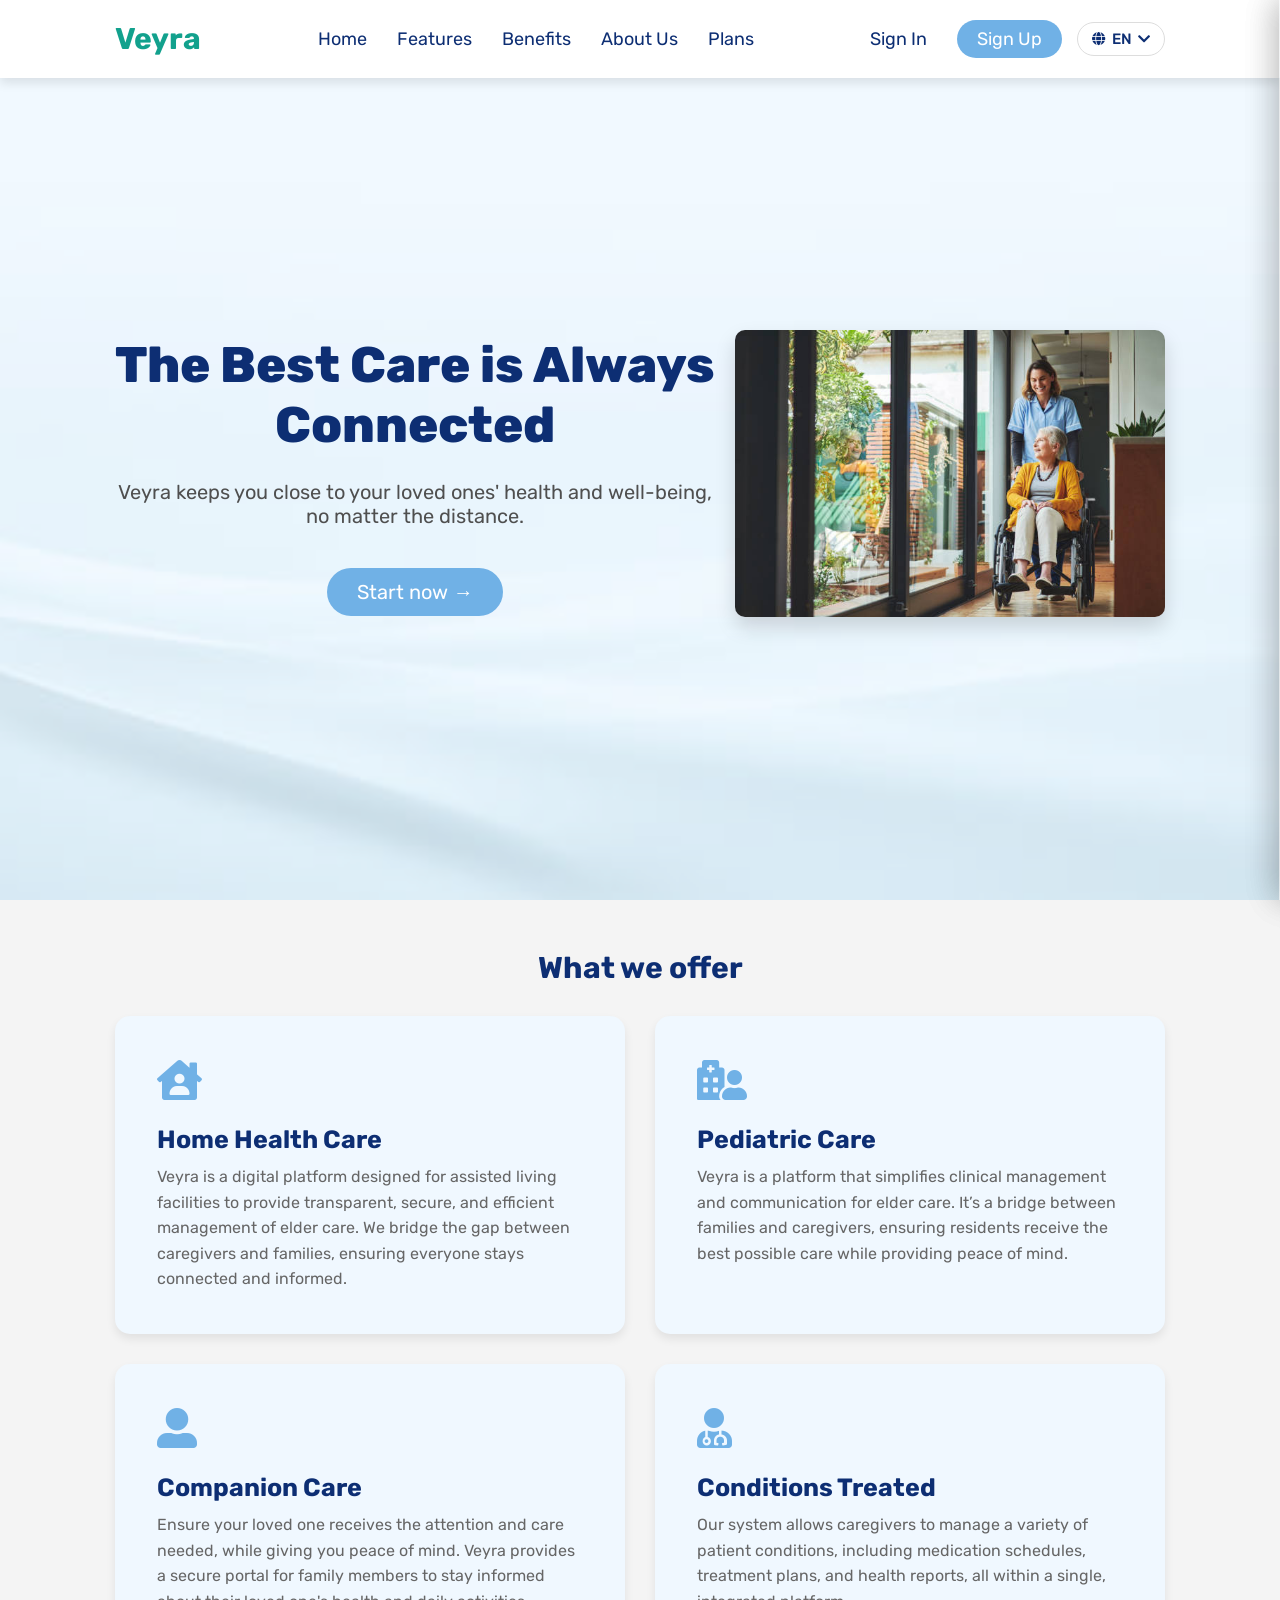
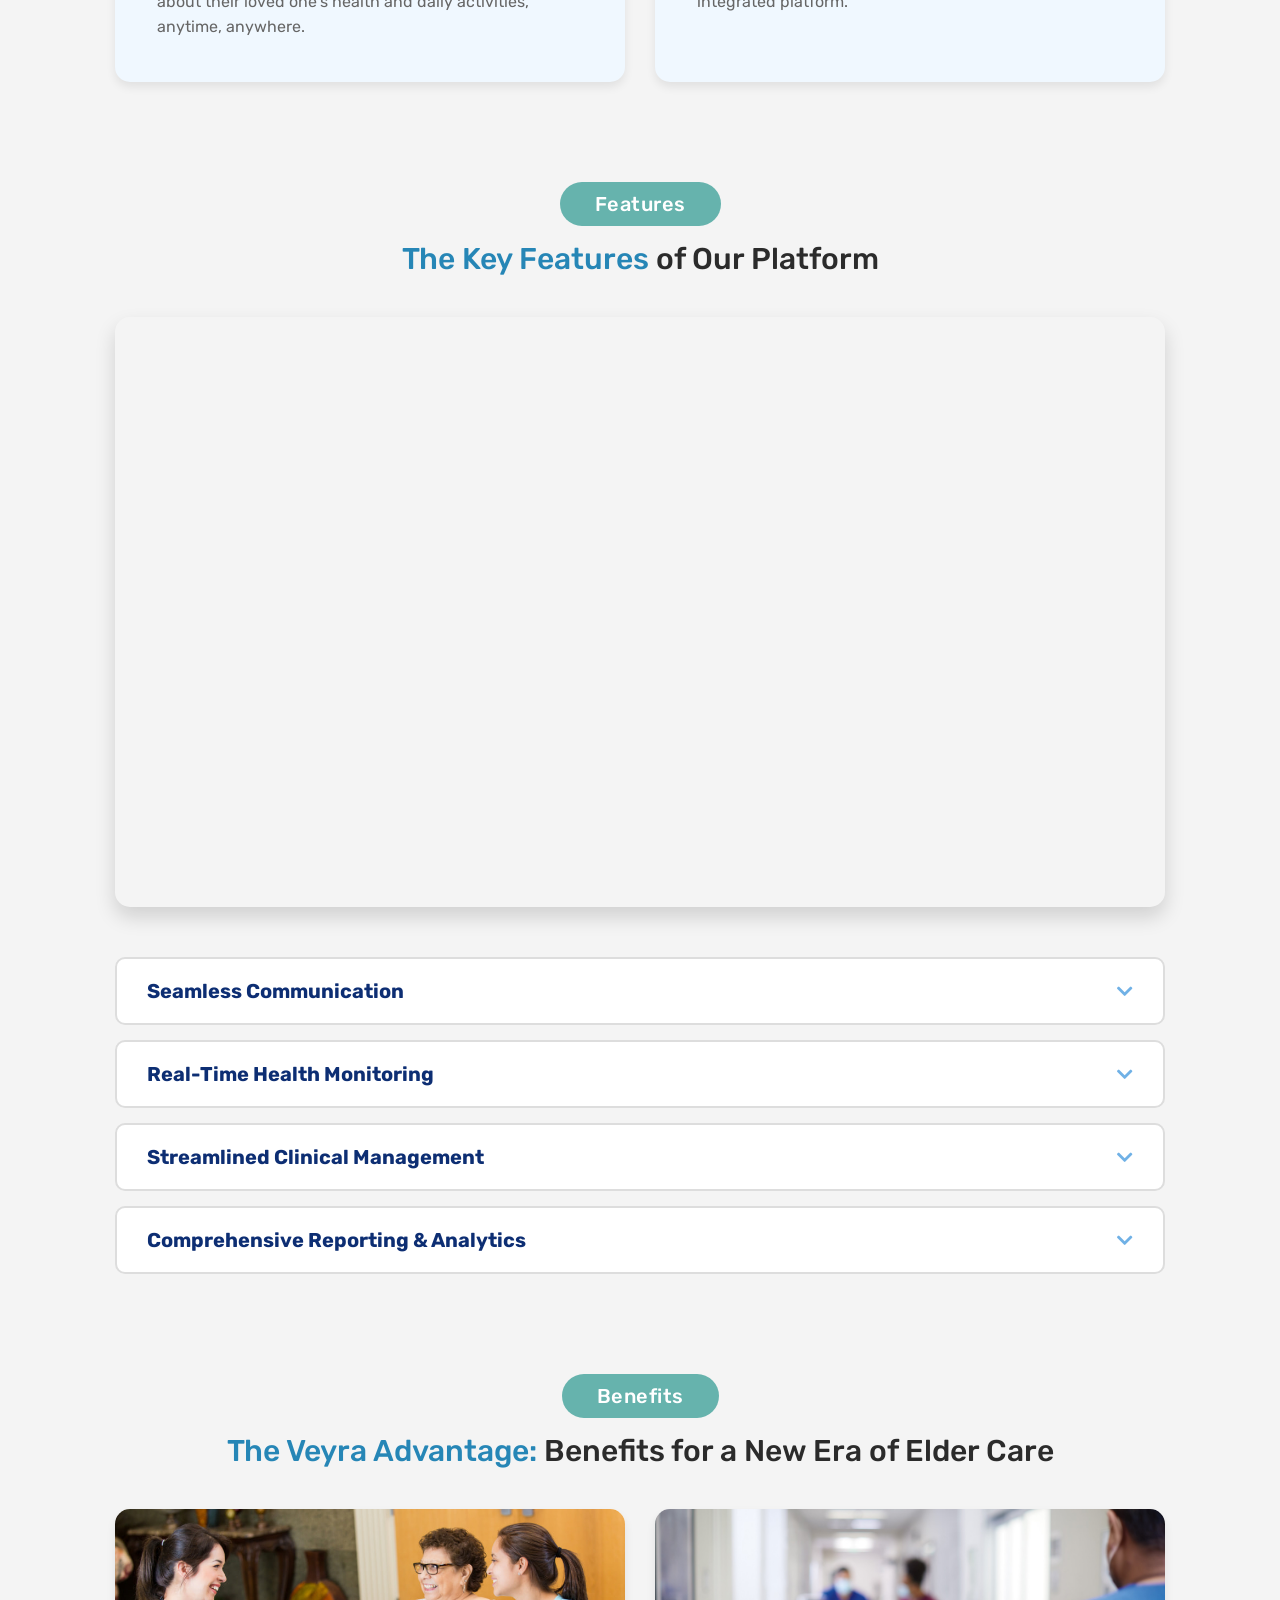
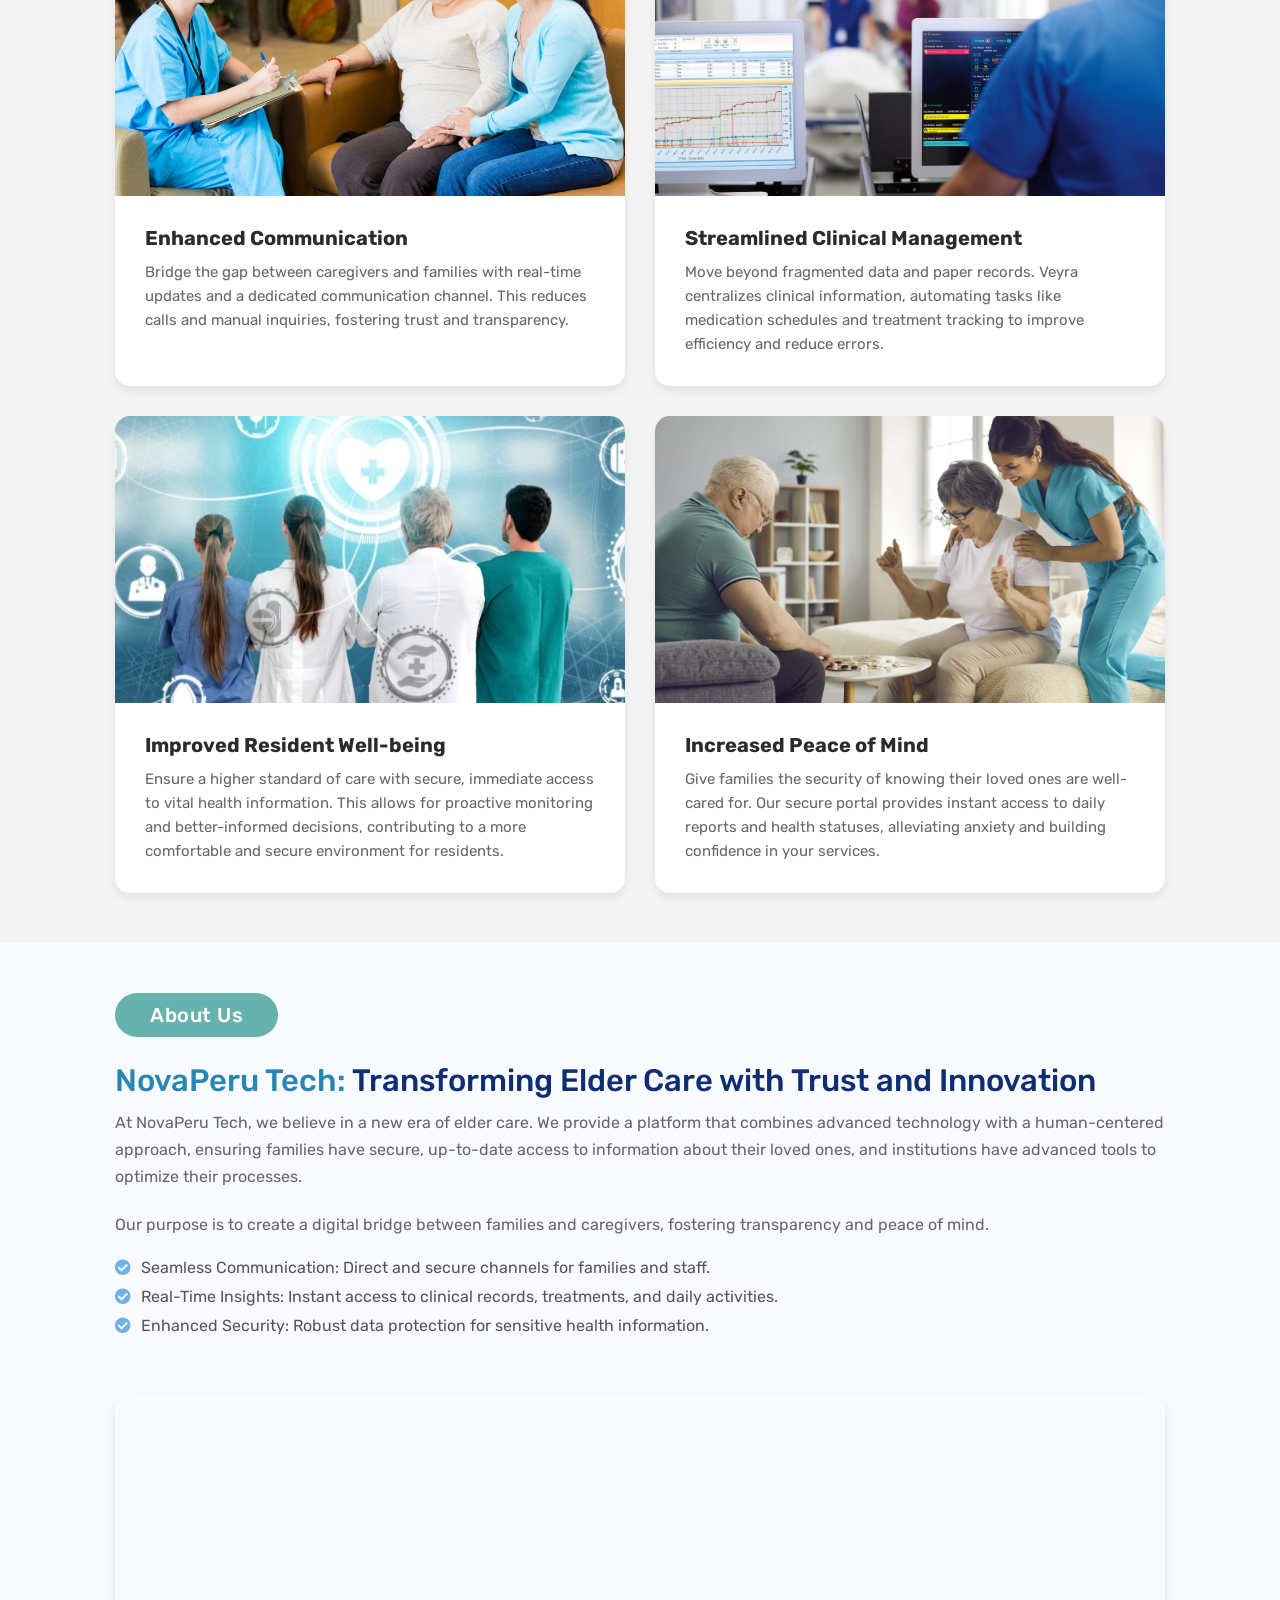
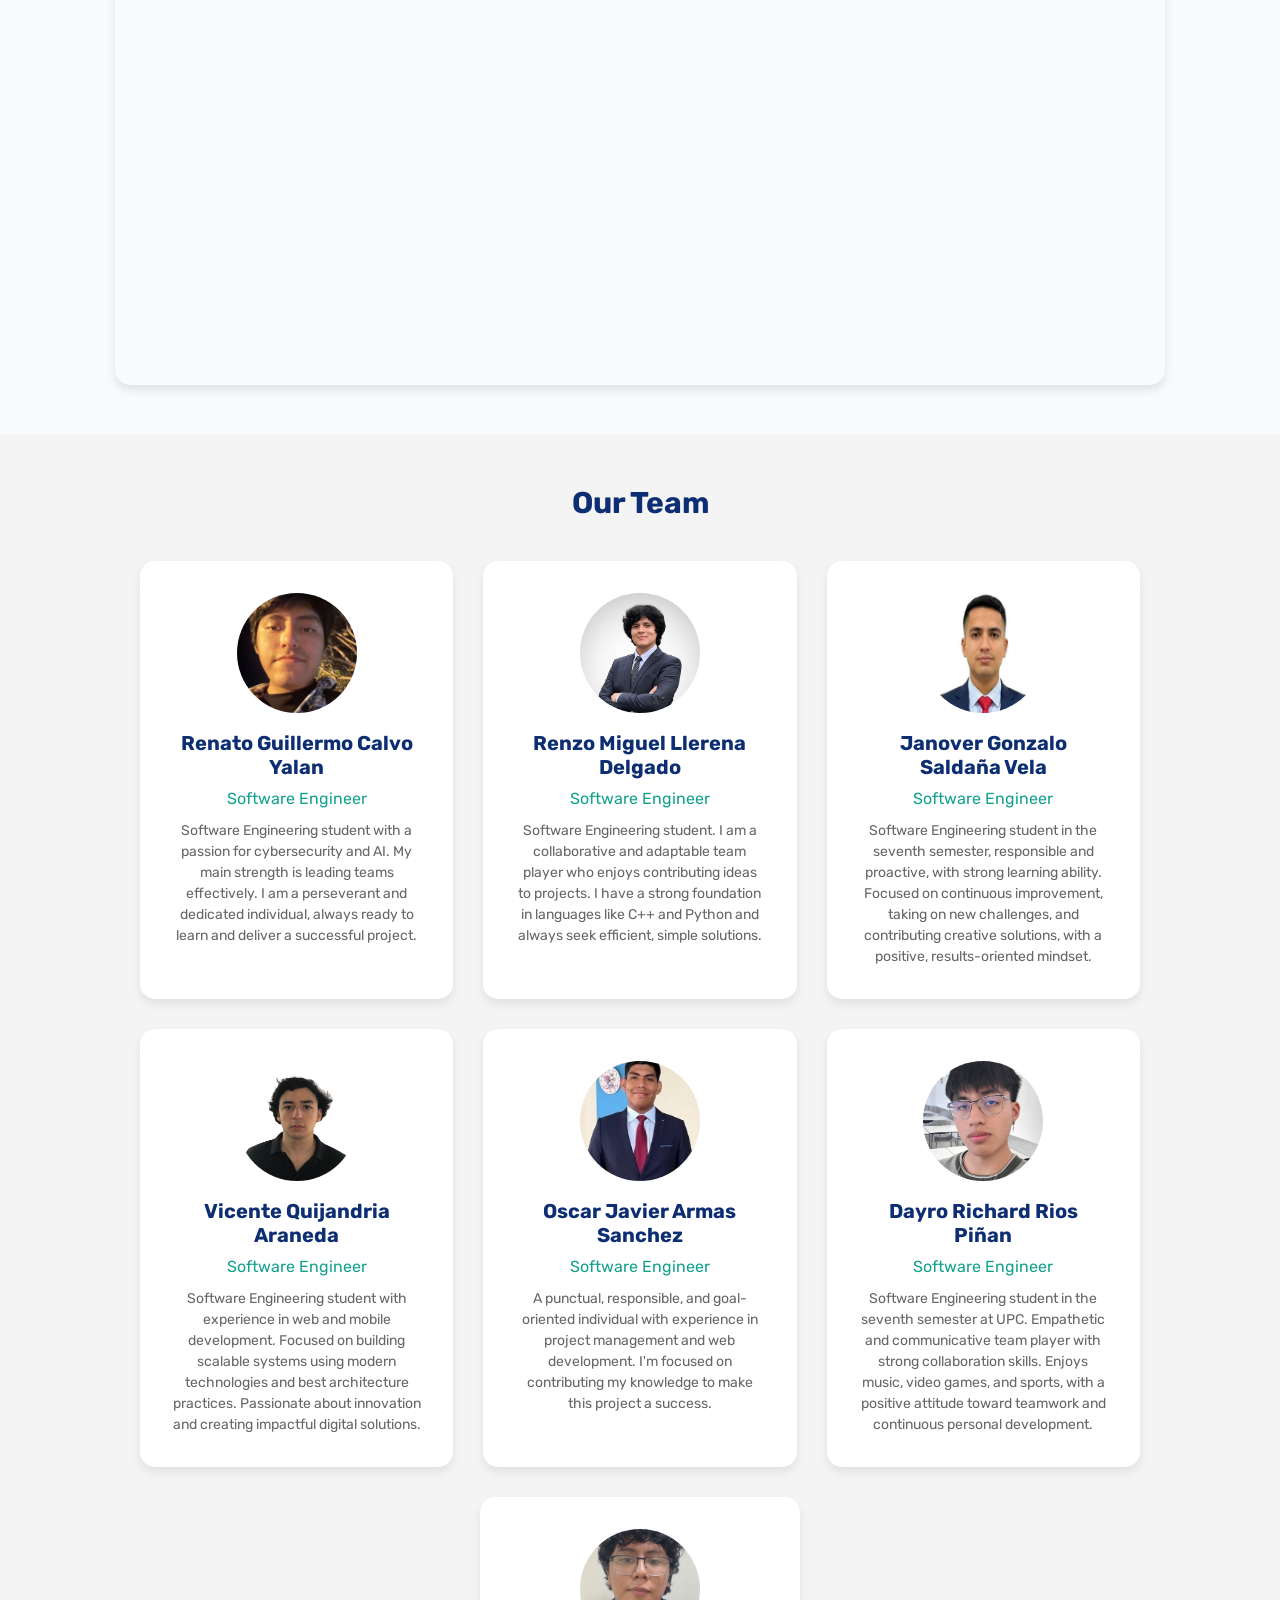
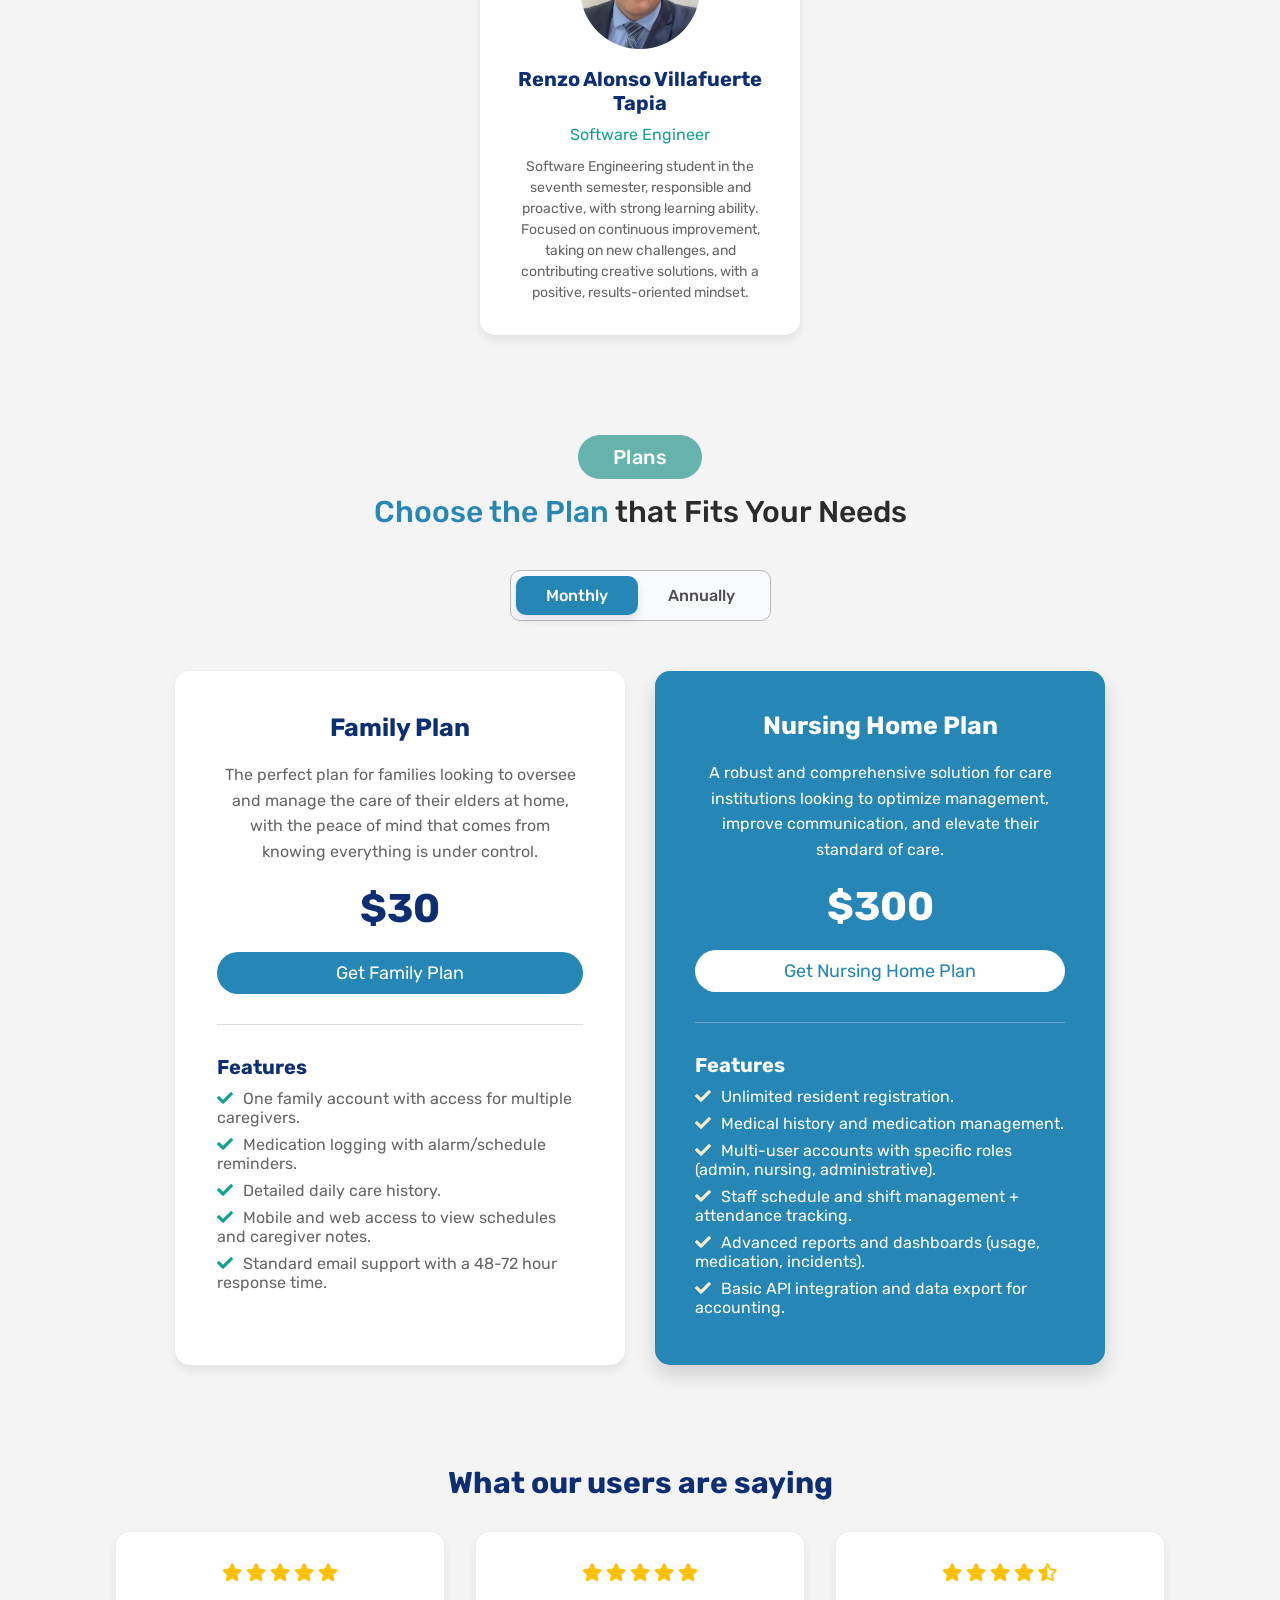
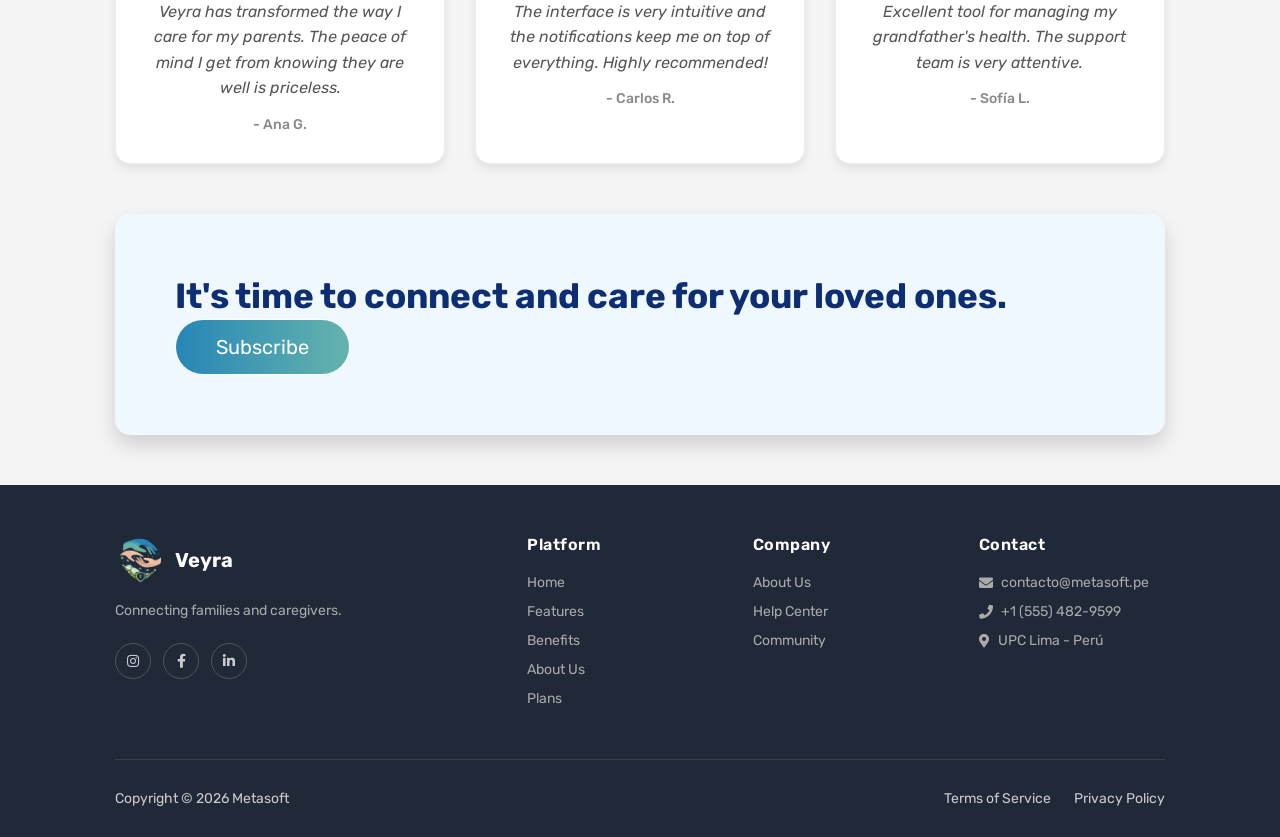
==== index.html @ b6abbfec "feat: enhance legal drawers with bilingual support and updated timestamps for Terms of Service and P" ====
<!DOCTYPE html>
<html lang="en">
<head>
    <meta charset="UTF-8" />
    <meta http-equiv="X-UA-Compatible" content="IE=edge" />
    <meta name="viewport" content="width=device-width, initial-scale=1.0" />
    <title>Veyra</title>
    <link rel="stylesheet" href="https://cdnjs.cloudflare.com/ajax/libs/font-awesome/5.15.3/css/all.min.css" />
    <link rel="preconnect" href="https://fonts.googleapis.com">
    <link rel="preconnect" href="https://fonts.gstatic.com" crossorigin>
    <link href="https://fonts.googleapis.com/css2?family=Instrument+Serif:ital@0;1&family=Jost:ital,wght@0,100..900;1,100..900&family=Konkhmer+Sleokchher&family=Lexend&family=Manrope:wght@200..800&family=Rubik:ital,wght@0,300..900;1,300..900&display=swap" rel="stylesheet">
    <link rel="stylesheet" href="public/assets/styles/style.css" />
</head>
<body>
<!-- Hero Section -->
<header class="header">
    <a href="#" class="logo">Veyra</a>
    <div class="menu-wrapper">
        <nav class="navbar">
            <a href="#home" data-i18n="nav.home">Home</a>
            <a href="#features" data-i18n="nav.features">Features</a>
            <a href="#benefits" data-i18n="nav.benefits">Benefits</a>
            <a href="#about" data-i18n="nav.about">About Us</a>
            <a href="#plans" data-i18n="nav.plans">Plans</a>
        </nav>
        <div class="buttons">
            <a href="https://brave-river-060406e0f.3.azurestaticapps.net/iam/sign-in" class="btn sign-in" data-i18n="nav.signin">Sign In</a>
            <a href="https://brave-river-060406e0f.3.azurestaticapps.net" class="btn sign-up" data-i18n="nav.signup">Sign Up</a>
        </div>
    </div>
    <button id="language-switcher" aria-label="Switch language">
        <i class="fas fa-globe"></i>
        <span id="lang-label">EN</span>
        <i class="fas fa-chevron-down"></i>
    </button>
    <div id="menu-btn" class="fas fa-bars"></div>
</header>
<!-- Home Section -->
<section class="home" id="home">
    <div class="hero-content-wrapper">
        <h1 data-i18n="hero.title">The Best Care is Always Connected</h1>
        <p data-i18n="hero.subtitle">Veyra keeps you close to your loved ones' health and well-being, no matter the distance.</p>
        <a href="https://brave-river-060406e0f.3.azurestaticapps.net" class="btn-home" data-i18n="hero.cta">Start now →</a> 
    </div>
    <div class="image-container">
        <div class="home-image">
            <img src="public/assets/images/nurse-pushing-senior-woman-in-wheelchair.jpg" alt="A smiling nurse in blue uniform is gently pushing a happy senior woman in a wheelchair down a bright, sunlit hallway near a large window, suggesting assisted living or home care.">
        </div>
    </div>
</section>
<!-- What we offer Section -->
<section class="what-we-offer"> 
    <h1 class="heading" data-i18n="services.heading">What we offer</h1>
    <div class="container">
        <div class="offer-box">
            <div class="icon-container"><i class="fas fa-house-user"></i></div>
            <h3 data-i18n="services.card1.title">Home Health Care</h3>
            <p data-i18n="services.card1.text">Veyra is a digital platform designed for assisted living facilities to provide transparent, secure, and efficient management of elder care. We bridge the gap between caregivers and families, ensuring everyone stays connected and informed.</p>
        </div>
        <div class="offer-box">
            <div class="icon-container"><i class="fas fa-hospital-user"></i></div>
            <h3 data-i18n="services.card2.title">Pediatric Care</h3>
            <p data-i18n="services.card2.text">Veyra is a platform that simplifies clinical management and communication for elder care. It’s a bridge between families and caregivers, ensuring residents receive the best possible care while providing peace of mind.</p>
        </div>
        <div class="offer-box">
            <div class="icon-container"><i class="fas fa-user-alt"></i></div>
            <h3 data-i18n="services.card3.title">Companion Care</h3>
            <p data-i18n="services.card3.text">Ensure your loved one receives the attention and care needed, while giving you peace of mind. Veyra provides a secure portal for family members to stay informed about their loved one's health and daily activities, anytime, anywhere.</p>
        </div>
        <div class="offer-box">
            <div class="icon-container"><i class="fas fa-user-md"></i></div>
            <h3 data-i18n="services.card4.title">Conditions Treated</h3>
            <p data-i18n="services.card4.text">Our system allows caregivers to manage a variety of patient conditions, including medication schedules, treatment plans, and health reports, all within a single, integrated platform.</p>
        </div>
    </div>
</section>
<!-- Features Section -->
<section class="features-accordion" id="features">
    <span class="section-button-title" data-i18n="features.button">Features</span>
    <h2 class="section-heading-split">
        <span class="highlight-blue" data-i18n="features.heading1">The Key Features</span> <span data-i18n="features.heading2">of Our Platform</span>
    </h2>
    <div class="features-container-split">
        <div class="video-container-split">
            <iframe src="https://www.youtube.com/embed/DCPqVW0C2Po" title="Veyra Features Video" frameborder="0" allowfullscreen></iframe>
        </div>
        <div class="accordion-container">
            <div class="accordion-item">
                <div class="accordion-title">
                    <h4 data-i18n="features.accordion1.title">Seamless Communication</h4>
                    <i class="fas fa-chevron-down"></i>
                </div>
                <div class="accordion-content">
                    <p data-i18n="features.accordion1.text">Bridge the gap between caregivers and families with real-time updates and a dedicated communication channel. This reduces calls and manual inquiries, fostering trust and transparency.</p>
                </div>
            </div>
            <div class="accordion-item">
                <div class="accordion-title">
                    <h4 data-i18n="features.accordion2.title">Real-Time Health Monitoring</h4>
                    <i class="fas fa-chevron-down"></i>
                </div>
                <div class="accordion-content">
                    <p data-i18n="features.accordion2.text">Ensure a higher standard of care with secure, immediate access to vital health information. This allows for proactive monitoring and better-informed decisions, contributing to a more comfortable and secure environment for residents.</p>
                </div>
            </div>
            <div class="accordion-item">
                <div class="accordion-title">
                    <h4 data-i18n="features.accordion3.title">Streamlined Clinical Management</h4>
                    <i class="fas fa-chevron-down"></i>
                </div>
                <div class="accordion-content">
                    <p data-i18n="features.accordion3.text">Move beyond fragmented data and paper records. Veyra centralizes clinical information, automating tasks like medication schedules and treatment tracking to improve efficiency and reduce errors.</p>
                </div>
            </div>
            <div class="accordion-item">
                <div class="accordion-title">
                    <h4 data-i18n="features.accordion4.title">Comprehensive Reporting & Analytics</h4>
                    <i class="fas fa-chevron-down"></i>
                </div>
                <div class="accordion-content">
                    <p data-i18n="features.accordion4.text">Our advanced reporting tools give you deep insights into care quality, staff performance, and resident well-being, helping institutions make data-driven decisions and enhance their services.</p>
                </div>
            </div>
        </div>
    </div>
</section>
<!-- Benefits Section -->
<section class="benefits-section" id="benefits">
    <span class="section-button-title" data-i18n="benefits.button">Benefits</span>
    <h2 class="section-heading-split">
        <span class="highlight-blue" data-i18n="benefits.heading1">The Veyra Advantage:</span> <span data-i18n="benefits.heading2">Benefits for a New Era of Elder Care</span>
    </h2>
    <div class="benefits-grid-image">
        <div class="benefit-card-image">
            <div class="card-image-container">
                <img src="public/assets/images/nurse-consulting-with-senior-woman-and-daughter.jpg" alt="A smiling nurse in blue scrubs is sitting on a sofa and writing on a clipboard while consulting with an older adult woman and a younger female relative, all smiling and engaged in a friendly discussion about care options.">
            </div>
            <div class="card-content">
                <h3 data-i18n="benefits.card1.title">Enhanced Communication</h3>
                <p data-i18n="benefits.card1.text">Bridge the gap between caregivers and families with real-time updates and a dedicated communication channel. This reduces calls and manual inquiries, fostering trust and transparency.</p>
            </div>
        </div>
        <div class="benefit-card-image">
            <div class="card-image-container">
                <img src="public/assets/images/medical-staff-monitoring-patient-data-on-screens.jpg" alt="A view over the shoulder of a male medical worker, wearing scrubs and a mask, looking at two computer screens displaying critical patient data, including vital signs and graph trends, in a busy hospital hallway.">
            </div>
            <div class="card-content">
                <h3 data-i18n="benefits.card2.title">Streamlined Clinical Management</h3>
                <p data-i18n="benefits.card2.text">Move beyond fragmented data and paper records. Veyra centralizes clinical information, automating tasks like medication schedules and treatment tracking to improve efficiency and reduce errors.</p>
            </div>
        </div>
        <div class="benefit-card-image">
            <div class="card-image-container">
                <img src="public/assets/images/healthcare-team-with-digital-medical-overlay.jpg" alt="A team of doctors and nurses standing with their backs to the camera, looking at a complex, blue digital display with interconnecting health and medical icons like a heart, syringe, and ambulance, representing advanced healthcare technology and network.">
            </div>
            <div class="card-content">
                <h3 data-i18n="benefits.card3.title">Improved Resident Well-being</h3>
                <p data-i18n="benefits.card3.text">Ensure a higher standard of care with secure, immediate access to vital health information. This allows for proactive monitoring and better-informed decisions, contributing to a more comfortable and secure environment for residents.</p>
            </div>
        </div>
        <div class="benefit-card-image">
            <div class="card-image-container">
                <img src="public/assets/images/nurse-with-seniors-playing-board-game-at-nursing-home.jpg" alt="A female nurse is cheering on a delighted senior woman who gives a thumbs-up while sitting with an elderly man at a small table, playing a board game in a brightly lit residential care setting.">
            </div>
            <div class="card-content">
                <h3 data-i18n="benefits.card4.title">Increased Peace of Mind</h3>
                <p data-i18n="benefits.card4.text">Give families the security of knowing their loved ones are well-cared for. Our secure portal provides instant access to daily reports and health statuses, alleviating anxiety and building confidence in your services.</p>
            </div>
        </div>
    </div>
</section>
<!-- About Us Section -->
<section class="about-us" id="about">
    <div class="container-about">
        <div class="content-about">
            <span class="section-button-title" data-i18n="about.button">About Us</span>
            <h2 class="section-heading-split">
                <span class="highlight-blue" data-i18n="about.heading1">NovaPeru Tech:</span> <span data-i18n="about.heading2">Transforming Elder Care with Trust and Innovation</span>
            </h2>
            <p data-i18n="about.p1">At NovaPeru Tech, we believe in a new era of elder care. We provide a platform that combines advanced technology with a human-centered approach, ensuring families have secure, up-to-date access to information about their loved ones, and institutions have advanced tools to optimize their processes.</p>
            <p data-i18n="about.p2">Our purpose is to create a digital bridge between families and caregivers, fostering transparency and peace of mind.</p>
            <ul>
                <li><i class="fas fa-check-circle"></i><span data-i18n="about.list1"> Seamless Communication: Direct and secure channels for families and staff.</span></li>
                <li><i class="fas fa-check-circle"></i><span data-i18n="about.list2"> Real-Time Insights: Instant access to clinical records, treatments, and daily activities.</span></li>
                <li><i class="fas fa-check-circle"></i><span data-i18n="about.list3"> Enhanced Security: Robust data protection for sensitive health information.</span></li>
            </ul>
        </div>
        <div class="video-container">
            <iframe src="https://www.youtube.com/embed/-tBBZ8lwbts" title="Veyra About Us Video" frameborder="0" allowfullscreen></iframe>
        </div>
    </div>
</section>
<!-- Our Team Section -->
<section class="our-team">
    <h1 class="heading" data-i18n="team.heading">Our Team</h1>
    <div class="team-grid">
        <div class="team-member">
            <img src="public/assets/images/veyra-team-member-renato-icon.jpeg" alt="Renato Guillermo Calvo Yalan">
            <h3>Renato Guillermo Calvo Yalan</h3>
            <p data-i18n="team.role">Software Engineer</p>
            <span data-i18n="team.member1">Software Engineering student with a passion for cybersecurity and AI. My main strength is leading teams effectively. I am a perseverant and dedicated individual, always ready to learn and deliver a successful project.</span>
        </div>
        <div class="team-member">
            <img src="public/assets/images/veyra-team-member-renzo-icon.jpg" alt="Renzo Miguel Llerena Delgado">
            <h3>Renzo Miguel Llerena Delgado</h3>
            <p data-i18n="team.role">Software Engineer</p>
            <span data-i18n="team.member2"></span>
        </div>
        <div class="team-member">
            <img src="public/assets/images/veyra-team-member-janover-icon.jpg" alt="Professional portrait icon of Veyra team member Janover Gonzalo Saldaña Vela.">
            <h3>Janover Gonzalo Saldaña Vela</h3>
            <p data-i18n="team.role">Software Engineer</p>
            <span data-i18n="team.member7"></span>
        </div>
        <div class="team-member">
            <img src="public/assets/images/veyra-team-member-vicente-icon.png" alt="Professional portrait icon of Veyra team member Vicente Quijandria Araneda">
            <h3>Vicente Quijandria Araneda</h3>
            <p data-i18n="team.role">Software Engineer</p>
            <span data-i18n="team.member3">Software Engineering student experienced in full-stack development with React, TypeScript, Spring Boot, and MySQL. Strong in building scalable applications using DDD and RESTful APIs, with interest in cloud computing, data analysis, and agile development practices.</span>
        </div>
        <div class="team-member">
            <img src="public/assets/images/veyra-team-member-oscar-icon.jpg" alt="Professional portrait icon of Veyra team member Oscar Javier Armas Sanchez">
            <h3>Oscar Javier Armas Sanchez</h3>
            <p data-i18n="team.role">Software Engineer</p>
            <span data-i18n="team.member4"></span>
        </div>
        <div class="team-member">
            <img src="public/assets/images/veyra-team-member-dayro-icon.jpeg" alt="Professional portrait icon of Veyra team member Dayro Richard Rios Piñan.">
            <h3>Dayro Richard Rios Piñan</h3>
            <p data-i18n="team.role">Software Engineer</p>
            <span data-i18n="team.member5"></span>
        </div>
        <div class="team-member">
            <img src="public/assets/images/veyra-team-member-renzoV-icon.jpeg" alt="Professional portrait icon of Veyra team member Renzo Alonso Villafuerte Tapia.">
            <h3>Renzo Alonso Villafuerte Tapia</h3>
            <p data-i18n="team.role">Software Engineer</p>
            <span data-i18n="team.member6"></span>
        </div>
    </div>
</section>
<!-- Plans Section -->
<section class="plans" id="plans">
    <span class="section-button-title" data-i18n="plans.button">Plans</span>
    <h2 class="section-heading-split">
        <span class="highlight-blue" data-i18n="plans.heading1">Choose the Plan</span> <span data-i18n="plans.heading2">that Fits Your Needs</span>
    </h2>

    <div class="plan-toggle">
        <button class="toggle-btn active" data-plan="monthly" data-i18n="plans.monthly">Monthly</button>
        <button class="toggle-btn" data-plan="annually" data-i18n="plans.annually">Annually</button>
    </div>
    <div class="plans-container">
        <div class="plan-card" data-plan-type="family">
            <h3 data-i18n="plans.family.title">Family Plan</h3>
            <p class="plan-description" data-i18n="plans.family.description">The perfect plan for families looking to oversee and manage the care of their elders at home, with the peace of mind that comes from knowing everything is under control.</p>
            <div class="price">
                <p class="monthly-price" data-i18n="plans.family.price.monthly">$30 <span data-i18n="plans.family.price.monthly_unit">/Per month</span></p>
                <p class="annually-price" style="display: none;" data-i18n="plans.family.price.annually">$300 <span data-i18n="plans.family.price.annually_unit">/Per year</span></p>
            </div>
            <p class="annual-save" style="display: none;" data-i18n="plans.save">Save 15% annually</p>
            <button class="btn" data-i18n="plans.family.cta">Get Family Plan</button>
            <hr class="plan-divider">
            <div class="features">
                <h4 data-i18n="plans.features_heading">Features</h4>
                <ul>
                    <li><i class="fas fa-check"></i><span data-i18n="plans.family.feature1"> One family account with access for multiple caregivers.</span></li>
                    <li><i class="fas fa-check"></i><span data-i18n="plans.family.feature2"> Medication logging with alarm/schedule reminders.</span></li>
                    <li><i class="fas fa-check"></i><span data-i18n="plans.family.feature3"> Detailed daily care history.</span></li>
                    <li><i class="fas fa-check"></i><span data-i18n="plans.family.feature4"> Mobile and web access to view schedules and caregiver notes.</span></li>
                    <li><i class="fas fa-check"></i><span data-i18n="plans.family.feature5"> Standard email support with a 48-72 hour response time.</span></li>
                </ul>
            </div>
        </div>

        <div class="plan-card highlight-card" data-plan-type="nursing">
            <h3 data-i18n="plans.nursing.title">Nursing Home Plan</h3>
            <p class="plan-description" data-i18n="plans.nursing.description">A robust and comprehensive solution for care institutions looking to optimize management, improve communication, and elevate their standard of care.</p>
            <div class="price">
                <p class="monthly-price" data-i18n="plans.nursing.price.monthly">$300 <span data-i18n="plans.nursing.price.monthly_unit">/Per month</span></p>
                <p class="annually-price" style="display: none;" data-i18n="plans.nursing.price.annually">$3000 <span data-i18n="plans.nursing.price.annually_unit">/Per year</span></p>
            </div>
            <p class="annual-save" style="display: none;" data-i18n="plans.save">Save 15% annually</p>
            <button class="btn" data-i18n="plans.nursing.cta">Get Nursing Home Plan</button>
            <hr class="plan-divider">
            <div class="features">
                <h4 data-i18n="plans.features_heading">Features</h4>
                <ul>
                    <li><i class="fas fa-check"></i><span data-i18n="plans.nursing.feature1"> Unlimited resident registration.</span></li>
                    <li><i class="fas fa-check"></i><span data-i18n="plans.nursing.feature2"> Medical history and medication management.</span></li>
                    <li><i class="fas fa-check"></i><span data-i18n="plans.nursing.feature3"> Multi-user accounts with specific roles (admin, nursing, administrative).</span></li>
                    <li><i class="fas fa-check"></i><span data-i18n="plans.nursing.feature4"> Staff schedule and shift management + attendance tracking.</span></li>
                    <li><i class="fas fa-check"></i><span data-i18n="plans.nursing.feature5"> Advanced reports and dashboards (usage, medication, incidents).</span></li>
                    <li><i class="fas fa-check"></i><span data-i18n="plans.nursing.feature6"> Basic API integration and data export for accounting.</span></li>
                </ul>
            </div>
        </div>
    </div>
</section>
<!-- Testimonials and CTA Section -->
<section class="testimonials-cta">
    <div class="container-reviews">
        <h3 class="reviews-heading" data-i18n="testimonials.heading">What our users are saying</h3>
        <div class="review-grid">
            <div class="review-card">
                <div class="review-stars">
                    <i class="fas fa-star"></i>
                    <i class="fas fa-star"></i>
                    <i class="fas fa-star"></i>
                    <i class="fas fa-star"></i>
                    <i class="fas fa-star"></i>
                </div>
                <p class="review-text" data-i18n="testimonials.review1">"Veyra has transformed the way I care for my parents. The peace of mind I get from knowing they are well is priceless."</p>
                <p class="reviewer-name">- Ana G.</p>
            </div>
            <div class="review-card">
                <div class="review-stars">
                    <i class="fas fa-star"></i>
                    <i class="fas fa-star"></i>
                    <i class="fas fa-star"></i>
                    <i class="fas fa-star"></i>
                    <i class="fas fa-star"></i>
                </div>
                <p class="review-text" data-i18n="testimonials.review2">"The interface is very intuitive and the notifications keep me on top of everything. Highly recommended!"</p>
                <p class="reviewer-name">- Carlos R.</p>
            </div>
            <div class="review-card">
                <div class="review-stars">
                    <i class="fas fa-star"></i>
                    <i class="fas fa-star"></i>
                    <i class="fas fa-star"></i>
                    <i class="fas fa-star"></i>
                    <i class="fas fa-star-half-alt"></i>
                </div>
                <p class="review-text" data-i18n="testimonials.review3">"Excellent tool for managing my grandfather's health. The support team is very attentive."</p>
                <p class="reviewer-name">- Sofía L.</p>
            </div>
        </div>
    </div>

    <div class="container-cta">
        <div class="cta-content">
            <h2 class="cta-heading" data-i18n="cta.heading">It's time to connect and care for your loved ones.</h2>
            <a href="#" class="btn subscribe-btn" data-i18n="cta.button">Subscribe</a>
        </div>
    </div>
</section>
<!-- Footer Section -->
<footer class="footer">
    <div class="footer-grid">
        <div class="footer-brand">
            <div class="footer-logo">
                <img src="public/assets/images/the-logo-of-veyra.png" alt="The official logo of Veyra.">
                <p>Veyra</p>
            </div>
            <p class="footer-tagline" data-i18n="footer.tagline">Connecting families and caregivers.</p>
            <div class="footer-socials">
                <a href="#" aria-label="Instagram"><i class="fab fa-instagram"></i></a>
                <a href="#" aria-label="Facebook"><i class="fab fa-facebook-f"></i></a>
                <a href="#" aria-label="LinkedIn"><i class="fab fa-linkedin-in"></i></a>
            </div>
        </div>
        <div class="footer-col">
            <h4 data-i18n="footer.platform.heading">Platform</h4>
            <a href="#home" data-i18n="nav.home">Home</a>
            <a href="#features" data-i18n="nav.features">Features</a>
            <a href="#benefits" data-i18n="nav.benefits">Benefits</a>
            <a href="#about" data-i18n="nav.about">About Us</a>
            <a href="#plans" data-i18n="nav.plans">Plans</a>
        </div>
        <div class="footer-col">
            <h4 data-i18n="footer.company.heading">Company</h4>
            <a href="#" data-i18n="footer.company.link1">About Us</a>
            <a href="#" data-i18n="footer.company.link2">Help Center</a>
            <a href="#" data-i18n="footer.company.link3">Community</a>
        </div>
        <div class="footer-col">
            <h4 data-i18n="footer.contact.heading">Contact</h4>
            <a href="mailto:contacto@metasoft.com"><i class="fas fa-envelope"></i><span>contacto@metasoft.pe</span></a>
            <p><i class="fas fa-phone"></i><span data-i18n="footer.contact.phone">+1 (555) 482-9599</span></p>
            <p><i class="fas fa-map-marker-alt"></i><span data-i18n="footer.contact.location">UPC Lima - Perú</span></p>
        </div>
    </div>
    <div class="copyright">
        <p id="footer-copyright"></p>
        <div class="legal-links">
            <button class="drawer-trigger" data-drawer="drawer-tos" data-i18n="footer.legal.terms">Terms of Service</button>
            <button class="drawer-trigger" data-drawer="drawer-privacy" data-i18n="footer.legal.privacy">Privacy Policy</button>
        </div>
    </div>
</footer>


<!-- Scroll To Top Button -->
<button id="scroll-top-btn" aria-label="Back to top"><i class="fas fa-chevron-up"></i></button>

<!-- Legal Drawer Overlay -->
<div id="drawer-overlay"></div>

<!-- Terms of Service Drawer -->
<div class="legal-drawer" id="drawer-tos" role="dialog" aria-modal="true" aria-label="Terms of Service" data-src="public/sections/tos.html">
    <div class="drawer-header">
        <div class="drawer-title-group">
            <h2 data-i18n="footer.legal.terms">Terms of Service</h2>
            <span class="drawer-date"><span data-lang="en">Last updated: April 2026</span><span data-lang="es">Última actualización: Abril 2026</span></span>
        </div>
        <div class="drawer-header-actions">
            <a href="public/sections/tos.html" target="_blank" class="drawer-external-link" aria-label="Open full page"><i class="fas fa-external-link-alt"></i></a>
            <button class="drawer-close" aria-label="Close"><i class="fas fa-times"></i></button>
        </div>
    </div>
    <div class="drawer-body"><span class="drawer-loader"><i class="fas fa-spinner fa-spin"></i></span></div>
</div>

<!-- Privacy Policy Drawer -->
<div class="legal-drawer" id="drawer-privacy" role="dialog" aria-modal="true" aria-label="Privacy Policy" data-src="public/sections/policies.html">
    <div class="drawer-header">
        <div class="drawer-title-group">
            <h2 data-i18n="footer.legal.privacy">Privacy Policy</h2>
            <span class="drawer-date"><span data-lang="en">Last updated: April 2026</span><span data-lang="es">Última actualización: Abril 2026</span></span>
        </div>
        <div class="drawer-header-actions">
            <a href="public/sections/policies.html" target="_blank" class="drawer-external-link" aria-label="Open full page"><i class="fas fa-external-link-alt"></i></a>
            <button class="drawer-close" aria-label="Close"><i class="fas fa-times"></i></button>
        </div>
    </div>
    <div class="drawer-body"><span class="drawer-loader"><i class="fas fa-spinner fa-spin"></i></span></div>
</div>

<!-- JavaScript Dependencies -->
<script src="public/assets/scripts/translations/en.js"></script>
<script src="public/assets/scripts/translations/es.js"></script>
<script src="public/assets/scripts/main.js"></script>

</body>
</html>
---- public/assets/styles/style.css ----
@import url('https://fonts.googleapis.com/css2?family=Instrument+Serif:ital@0;1&family=Jost:ital,wght@0,100..900;1,100..900&family=Konkhmer+Sleokchher&family=Lexend&family=Manrope:wght@200..800;1,200..800&family=Rubik:ital,wght@0,300..900;1,300..900&display=swap');

:root {
    --primary-color: #70b1e6;
    --secondary-color: #0d2e73;
    --tertiary-color: #12a18d;
    --text-dark: #333;
    --text-light: #fff;
    --bg-light: #f4f4f4;
    --bg-dark: #1f2937;
    --bg-highlight: #cbe3da;
    --card-bg: #fff;
    --box-shadow: 0 0.5rem 1rem rgba(0, 0, 0, 0.1);
}

* {
    margin: 0;
    padding: 0;
    box-sizing: border-box;
    font-family: 'Rubik', sans-serif;
    outline: none;
    border: none;
    text-decoration: none;
    transition: 0.2s linear;
}

html {
    font-size: 62.5%;
    scroll-behavior: smooth;
    scroll-padding-top: 6rem;
    overflow-x: hidden;
}

body {
    background: var(--bg-light);
}

section {
    padding: 5rem 9%;
    max-width: 1400px;
    margin: 0 auto;
}

.heading, .subheading {
    text-align: center;
    color: var(--secondary-color);
}

.heading {
    font-size: 3rem;
    margin-bottom: 1rem;
}

.subheading {
    font-size: 1.8rem;
    color: var(--tertiary-color);
    margin-bottom: 0.5rem;
    text-transform: uppercase;
}

/* Bilingual content (data-lang) — ES hidden by default, EN always visible */
[data-lang="es"] { display: none; }
body[data-lang-active="es"] [data-lang="en"] { display: none; }
body[data-lang-active="es"] [data-lang="es"] { display: revert; }

/* Legal Drawers */
#drawer-overlay {
    position: fixed;
    inset: 0;
    background: rgba(0, 0, 0, 0.45);
    z-index: 1099;
    opacity: 0;
    visibility: hidden;
    transition: opacity 0.3s ease, visibility 0.3s ease;
}

#drawer-overlay.active {
    opacity: 1;
    visibility: visible;
}

.legal-drawer {
    position: fixed;
    top: 0;
    right: 0;
    height: 100vh;
    width: 42%;
    background: var(--card-bg);
    z-index: 1100;
    display: flex;
    flex-direction: column;
    box-shadow: -0.5rem 0 3rem rgba(0, 0, 0, 0.15);
    transform: translateX(100%);
    transition: transform 0.35s cubic-bezier(0.4, 0, 0.2, 1);
}

.legal-drawer.active {
    transform: translateX(0);
}

.drawer-header {
    display: flex;
    align-items: center;
    justify-content: space-between;
    gap: 1.5rem;
    padding: 1.8rem 2.5rem;
    border-bottom: 1px solid #e8edf5;
    flex-shrink: 0;
    background: #f8fafd;
}

.drawer-title-group {
    display: flex;
    flex-direction: column;
    gap: 0.3rem;
    min-width: 0;
}

.drawer-title-group h2 {
    font-size: 2rem;
    color: var(--secondary-color);
    font-weight: 700;
    line-height: 1.2;
}

.drawer-date {
    font-size: 1.2rem;
    color: #9ca3af;
    font-weight: 400;
}

.drawer-header-actions {
    display: flex;
    align-items: center;
    gap: 0.4rem;
    flex-shrink: 0;
}

.drawer-close {
    background: transparent;
    border: none;
    font-size: 1.8rem;
    color: #9ca3af;
    cursor: pointer;
    padding: 0.6rem;
    line-height: 1;
    border-radius: 0.6rem;
    display: flex;
    align-items: center;
    justify-content: center;
}

.drawer-close:hover {
    color: var(--secondary-color);
    background: #edf0f5;
}

.drawer-body {
    overflow-y: auto;
    padding: 2.5rem 3rem;
    flex: 1;
    line-height: 1.8;
    color: #444;
    font-size: 1.5rem;
}

/* Override global section { padding: 5rem 9% } inside drawer and terms pages */
.drawer-body section,
.terms-content section {
    padding: 2rem 0;
    max-width: none;
    margin: 0;
    border-bottom: 1px solid #eef2f7;
}

.drawer-body section:last-of-type,
.terms-content section:last-of-type {
    border-bottom: none;
}

/* Section heading accent */
.drawer-body section h2,
.terms-content section h2 {
    font-size: 1.7rem;
    margin-top: 0;
    margin-bottom: 1rem;
    padding-left: 1.1rem;
    border-left: 0.3rem solid var(--primary-color);
}

/* List styling */
.drawer-body ul,
.terms-content ul {
    list-style: disc;
    padding-left: 2.2rem;
    margin: 1rem 0;
}

.drawer-body ul li,
.terms-content ul li {
    margin-bottom: 0.65rem;
    line-height: 1.75;
}

.drawer-body ul li strong,
.terms-content ul li strong {
    color: var(--secondary-color);
}

.drawer-body h3 {
    font-size: 1.6rem;
    color: var(--secondary-color);
    margin-top: 2.5rem;
    margin-bottom: 0.8rem;
    font-weight: 600;
}

.drawer-body p {
    margin-bottom: 1rem;
}

.drawer-body a {
    color: var(--primary-color);
    text-decoration: underline;
}

.drawer-loader {
    display: flex;
    justify-content: center;
    padding: 4rem;
    color: var(--primary-color);
    font-size: 2.4rem;
}

.drawer-external-link {
    display: inline-flex;
    align-items: center;
    font-size: 1.8rem;
    color: #9ca3af;
    text-decoration: none;
    padding: 0.6rem;
    border-radius: 0.6rem;
}

.drawer-external-link:hover {
    color: var(--primary-color);
    background: #edf0f5;
}

.footer .copyright .drawer-trigger {
    background: transparent;
    border: none;
    color: #ccc;
    font-size: 1.4rem;
    cursor: pointer;
    margin-left: 2rem;
    padding: 0;
    font-family: inherit;
}

.footer .copyright .drawer-trigger:hover {
    color: var(--primary-color);
}

@media (max-width: 768px) {
    .legal-drawer {
        width: 100%;
    }
}

/* Scroll To Top Button */
#scroll-top-btn {
    position: fixed;
    bottom: 3rem;
    right: 3rem;
    z-index: 1000;
    width: 4.8rem;
    height: 4.8rem;
    border-radius: 50%;
    background: var(--primary-color);
    color: var(--text-light);
    border: none;
    cursor: pointer;
    font-size: 2rem;
    display: flex;
    align-items: center;
    justify-content: center;
    box-shadow: 0 0.5rem 1rem rgba(0, 0, 0, 0.15);
    opacity: 0;
    visibility: hidden;
    transform: translateY(1rem);
    transition: opacity 0.3s ease, transform 0.3s ease, background 0.2s linear;
}

#scroll-top-btn.visible {
    opacity: 1;
    visibility: visible;
    transform: translateY(0);
}

#scroll-top-btn:hover {
    background: var(--secondary-color);
}

/* Language Switcher */
#language-switcher {
    display: flex;
    align-items: center;
    gap: 0.6rem;
    padding: 0.7rem 1.4rem;
    background: transparent;
    border: 1.5px solid #ddd;
    border-radius: 5rem;
    cursor: pointer;
    font-size: 1.5rem;
    font-weight: 500;
    color: var(--secondary-color);
    white-space: nowrap;
    margin-left: 1.5rem;
    flex-shrink: 0;
}

#language-switcher:hover {
    border-color: var(--primary-color);
    color: var(--primary-color);
}

#language-switcher i {
    font-size: 1.4rem;
}

.description {
    text-align: center;
    font-size: 1.6rem;
    color: #666;
    max-width: 800px;
    margin: 0 auto 3rem;
    line-height: 1.6;
}

.btn {
    display: inline-block;
    padding: 1rem 3rem;
    border-radius: 5rem;
    background: var(--secondary-color);
    color: var(--text-light);
    font-size: 1.8rem;
    cursor: pointer;
}

.btn:hover {
    background: var(--primary-color);
}

.header {
    position: fixed;
    top: 0;
    left: 0;
    right: 0;
    background: var(--card-bg);
    padding: 2rem 9%;
    display: flex;
    align-items: center;
    z-index: 1000;
    box-shadow: var(--box-shadow);
}

.header .logo {
    font-size: 3rem;
    color: var(--tertiary-color);
    font-weight: bolder;
    margin-right: 2rem;
}

.header .menu-wrapper {
    display: flex;
    align-items: center;
    flex-grow: 1;
}

.header .navbar {
    display: flex;
    justify-content: center;
    flex-grow: 1;
}

.header .navbar a {
    font-size: 1.8rem;
    padding: 0 1.5rem;
    color: var(--secondary-color);
}

.header .navbar a:hover {
    color: var(--primary-color);
}

.header .buttons {
    display: flex;
    align-items: center;
    gap: 1rem;
    margin-left: auto;
}

.header .buttons .sign-in {
    background: transparent;
    color: var(--secondary-color);
    padding: 0.8rem 2rem;
}

.header .buttons .sign-in:hover {
    color: var(--primary-color);
}

.header .buttons .sign-up {
    background: var(--primary-color);
    color: var(--text-light);
    padding: 0.8rem 2rem;
}

.header .buttons .sign-up:hover {
    background: var(--secondary-color);
}

.header #toggler {
    display: none;
}

.header .fa-bars {
    font-size: 3rem;
    color: var(--text-dark);
    cursor: pointer;
    display: none;
    margin-left: 2rem;
}

/* Home Section */
.home {
    min-height: 100vh;
    width: 100%;
    display: flex;
    align-items: center;
    justify-content: space-evenly;
    padding-top: 10rem;
    background: url('../images/light-blue-and-white-background.jpg') no-repeat center center;
    background-size: cover;
    max-width: none;
}

.home::before {
    content: '';
    position: absolute;
    top: 0;
    left: 0;
    width: 100%;
    height: 100%;
    background: rgba(228, 243, 255, 0.5);
    z-index: 1;
}

.home .hero-content-wrapper {
    z-index: 2;
    max-width: 60rem;
    text-align: center; 
}

.home h1 {
    font-size: 5rem;
    color: var(--secondary-color);
    font-weight: 800;
    line-height: 1.2;
    margin-bottom: 1.5rem;
}

.home p {
    font-size: 2rem;
    color: #4f4f4f;
    padding: 1rem 0;
    margin-bottom: 3rem;
}

.home .btn-home {
    display: inline-block;
    padding: 1.2rem 3rem;
    border-radius: 5rem;
    background: var(--primary-color);
    color: var(--text-light);
    font-size: 2rem;
    cursor: pointer;
}

.home .btn-home:hover {
    background: var(--secondary-color);
}

.home .image-container {
    z-index: 2;
    max-width: 45rem;
    animation: float 3s ease-in-out infinite;
    display: block;
    margin-left: 2rem;
}

@keyframes float {
    0%, 100% { transform: translateY(0); }
    50% { transform: translateY(-1rem); }
}

.home .image-container .home-image img {
    width: 100%;
    border-radius: 1rem;
    box-shadow: 0 1rem 2rem rgba(0, 0, 0, 0.15);
}

.section-button-title {
    display: inline-block;
    background-color: #66B3AD;
    color: #ffffff;
    padding: 10px 35px;
    border-radius: 50px;
    font-size: 2rem;
    font-weight: 500;
    text-align: center;
    margin-bottom: 15px;
    letter-spacing: 0.5px;
}

.section-heading-split {
    font-size: 3rem;
    font-weight: 500;
    color: #2B2B2B;
    text-align: center;
    margin-bottom: 4rem;
}

.section-heading-split .highlight-blue {
    color: #2686B6;
    font-weight: 500;
}

/* What We Offer Section */
.what-we-offer .heading {
    margin-bottom: 3rem;
}

.what-we-offer .container {
    display: grid;
    grid-template-columns: repeat(auto-fit, minmax(40rem, 1fr));
    gap: 3rem;
}

.what-we-offer .offer-box {
    background: #f0f8ff;
    border-radius: 1.5rem;
    padding: 4rem;
    text-align: left;
    box-shadow: 0 0.5rem 1rem rgba(0, 0, 0, 0.08); 
    border: 2px solid transparent; 
    transition: transform 0.3s ease, box-shadow 0.3s ease, border-color 0.3s ease;
}

.what-we-offer .offer-box:hover {
    transform: translateY(-8px); 
    box-shadow: 0 1rem 2rem rgba(0, 0, 0, 0.15); 
    border-color: var(--primary-color);
}

.what-we-offer .offer-box.highlight {
    background: #e6f7ff;
    border: 2px solid var(--primary-color);
}

.what-we-offer .offer-box.highlight:hover {
    border-color: var(--primary-color);
}

.what-we-offer .offer-box .icon-container {
    font-size: 4rem;
    color: var(--primary-color);
    margin-bottom: 2rem;
}

.what-we-offer .offer-box h3 {
    font-size: 2.5rem;
    color: var(--secondary-color);
    margin-bottom: 1rem;
}

.what-we-offer .offer-box p {
    font-size: 1.6rem;
    color: #666;
    line-height: 1.6;
}
/* Features Section */
.features-accordion {
    padding: 5rem 9%;
    max-width: 1400px;
    margin: 0 auto;
    text-align: center;
    background: #f4f4f4;
}

.features-accordion .features-container-split {
    display: flex;
    flex-wrap: wrap;
    align-items: center;
    justify-content: center;
    gap: 5rem;
}

.features-accordion .video-container-split {
    flex: 1 1 50rem;
    aspect-ratio: 16 / 9;
    border-radius: 1.5rem;
    overflow: hidden;
    box-shadow: 0 1rem 2rem rgba(0, 0, 0, 0.15);
    animation: float 3s ease-in-out infinite;
    min-width: 40rem;
}

.features-accordion .video-container-split iframe {
    width: 100%;
    height: 100%;
}

.features-accordion .accordion-container {
    flex: 1 1 50rem;
    display: flex;
    flex-direction: column;
    gap: 1.5rem;
    min-width: 40rem;
}

.features-accordion .accordion-item {
    background: #fff;
    border: 2px solid #ddd;
    border-radius: 1rem;
    overflow: hidden;
    transition: all 0.3s ease;
}

.features-accordion .accordion-item.active {
    border-color: var(--primary-color);
}

.features-accordion .accordion-title {
    display: flex;
    justify-content: space-between;
    align-items: center;
    padding: 2rem 3rem;
    cursor: pointer;
}

.features-accordion .accordion-title h4 {
    font-size: 2rem;
    color: var(--secondary-color);
}

.features-accordion .accordion-title .fas {
    font-size: 1.8rem;
    color: var(--primary-color);
    transition: transform 0.3s ease;
}

.features-accordion .accordion-item.active .accordion-title .fas {
    transform: rotate(180deg);
}

.features-accordion .accordion-content {
    max-height: 0;
    overflow: hidden;
    transition: max-height 0.3s ease-out, padding 0.3s ease-out;
    padding: 0 3rem;
}

.features-accordion .accordion-item.active .accordion-content {
    max-height: 20rem;
    padding: 1.5rem 3rem;
}

.features-accordion .accordion-content p {
    font-size: 1.6rem;
    color: #666;
    line-height: 1.6;
}

/* Benefits Section */
.benefits-section {
    padding: 5rem 9%;
    max-width: 1400px;
    margin: 0 auto;
    text-align: center;
    background: #f4f4f4;
}

.benefits-section .heading {
    margin-bottom: 3.5rem;
}

.benefits-grid-image {
    display: grid;
    grid-template-columns: repeat(auto-fit, minmax(40rem, 1fr));
    gap: 3rem;
    justify-content: center;
}

.benefit-card-image {
    background: #fff;
    border-radius: 1.5rem;
    overflow: hidden;
    box-shadow: 0 0.5rem 1rem rgba(0, 0, 0, 0.08);
    transition: transform 0.3s ease, box-shadow 0.3s ease;
}

.benefit-card-image:hover {
    transform: translateY(-8px);
    box-shadow: 0 1rem 2rem rgba(0, 0, 0, 0.15);
}

.card-image-container {
    width: 100%;
    aspect-ratio: 16 / 9;
    overflow: hidden;
}

.card-image-container img {
    width: 100%;
    height: 100%;
    object-fit: cover;
    display: block;
}

.card-content {
    padding: 3rem;
    text-align: left;
}

.card-content h3 {
    font-size: 2rem;
    color: #2B2B2B;
    margin-bottom: 1rem;
}

.card-content p {
    font-size: 1.5rem;
    color: #666;
    line-height: 1.6;
}

/* About Us Section */
.about-us {
    background: #F9FAFE;
    max-width: none;
}

.about-us .container-about {
    display: flex;
    flex-wrap: wrap;
    align-items: center;
    gap: 5rem;
}

.about-us .content-about {
    flex: 1 1 50rem;
    text-align: left;
}

.about-us .content-about .section-button-title,
.about-us .content-about .section-heading-split {
    text-align: left;
}

.about-us .content-about h3 {
    font-size: 2rem;
    color: var(--tertiary-color);
    text-transform: uppercase;
}

.about-us .content-about h2 {
    font-size: 3.1rem;
    color: var(--secondary-color);
    margin: 1rem 0;
    line-height: 1.2;
}

.about-us .content-about p {
    font-size: 1.6rem;
    color: #666;
    line-height: 1.7;
    margin-bottom: 2rem;
}

.about-us .content-about ul {
    list-style: none;
}

.about-us .content-about ul li {
    font-size: 1.6rem;
    color: #555;
    margin-bottom: 1rem;
}

.about-us .content-about ul li .fas {
    color: var(--primary-color);
    margin-right: 1rem;
}

.about-us .video-container {
    position: relative;
    flex: 1 1 50rem;
    aspect-ratio: 16 / 9;
    border-radius: 1.5rem;
    overflow: hidden;
    box-shadow: var(--box-shadow);
}

.about-us .video-container iframe {
    width: 100%;
    height: 100%;
    border: none;
}

/* Our Team Section */
.our-team .heading {
    margin-bottom: 4rem;
}

.our-team .team-grid {
    display: flex;
    flex-wrap: wrap;
    justify-content: center;
    gap: 3rem;
    max-width: 100rem;
    margin: 0 auto;
}

.our-team .team-member {
    background: var(--card-bg);
    border-radius: 1.5rem;
    padding: 3rem;
    box-shadow: 0 0.5rem 1rem rgba(0, 0, 0, 0.08);
    border: 2px solid transparent;
    transition: transform 0.3s ease, box-shadow 0.3s ease, border-color 0.3s ease;
    text-align: center;
    flex: 1 1 30rem;
    max-width: 32rem;
}

.our-team .team-member:hover {
    transform: translateY(-8px);
    box-shadow: 0 1rem 2rem rgba(0, 0, 0, 0.15);
    border-color: var(--primary-color);
}

.our-team .team-member img {
    width: 12rem;
    height: 12rem;
    border-radius: 50%;
    object-fit: cover;
    margin-bottom: 1.5rem;
}

.our-team .team-member h3 {
    font-size: 2rem;
    color: var(--secondary-color);
    margin-bottom: 1rem;
}

.our-team .team-member p {
    font-size: 1.6rem;
    color: var(--tertiary-color);
    margin-bottom: 1.2rem;
}

.our-team .team-member span {
    font-size: 1.4rem;
    color: #666;
    line-height: 1.5;
    display: block;
}


/* Plans Section */
.plans {
    text-align: center;
}

.plans .plan-toggle {
    display: flex;
    justify-content: center;
    align-items: center;
    background: #F9FAFE;
    border-radius: 1rem;
    padding: 0.5rem;
    width: fit-content;
    margin: 2rem auto 5rem;
    border: 1px solid #B8B8B8;
}

.plans .toggle-btn {
    padding: 1rem 3rem;
    border-radius: 1rem;
    font-size: 1.6rem;
    cursor: pointer;
    background: transparent;
    border: none;
    color: #4f4f4f;
    font-weight: 500;
    white-space: nowrap;
}

.plans .toggle-btn.active {
    background: #2686B6;
    color: var(--text-light);
    box-shadow: 0 0.5rem 1rem rgba(0, 0, 0, 0.1);
}

.plans .plans-container {
    display: flex;
    flex-wrap: wrap;
    justify-content: center;
    gap: 3rem;
}

.plans .plan-card {
    background: var(--card-bg);
    border-radius: 1.5rem;
    padding: 4rem;
    box-shadow: 0 0.5rem 1rem rgba(0, 0, 0, 0.08); 
    border: 2px solid transparent; 
    transition: transform 0.3s ease, box-shadow 0.3s ease, border-color 0.3s ease;
    text-align: center;
    max-width: 45rem; 
    flex-grow: 1; 
}

.plans .plan-card:hover {
    transform: translateY(-8px); 
    box-shadow: 0 1rem 2rem rgba(0, 0, 0, 0.15); 
    border-color: var(--primary-color);
}

.plans .plan-card.highlight-card {
    background: #2686B6;
    color: var(--text-light);
    border: none;
    box-shadow: 0 1rem 2rem rgba(0, 0, 0, 0.15);
}

.plans .plan-card.highlight-card h3,
.plans .plan-card.highlight-card .price p,
.plans .plan-card.highlight-card .price span,
.plans .plan-card.highlight-card .features h4,
.plans .plan-card.highlight-card .features li {
    color: var(--text-light);
}

.plans .plan-card.highlight-card .annual-save {
    color: #F8ECC9; 
}

.plans .plan-card.highlight-card .features .fas {
    color: #F8ECC9;
}

.plans .plan-card h3 {
    font-size: 2.5rem;
    color: var(--secondary-color);
    margin-bottom: 2rem;
}

.plans .plan-card .price {
    margin-bottom: 0;
}

.plans .plan-card .price p {
    font-size: 4rem;
    font-weight: 700;
    color: var(--secondary-color);
}

.plans .plan-card .price span {
    font-size: 1.6rem;
    color: #666;
}

.plans .plan-card .annual-save {
    font-size: 1.4rem;
    color: var(--tertiary-color);
    font-weight: bold;
    margin-top: 1rem;
}

.plans .plan-card .btn {
    margin-top: 2rem;
    background: #2686B6;
    color: var(--text-light);
    width: 100%;
}

.plans .plan-card.highlight-card .btn {
    background: var(--text-light);
    color: #2686B6;
}

.plans .plan-card .features {
    margin-top: 3rem;
    text-align: left;
}

.plans .plan-card .features h4 {
    font-size: 2rem;
    color: var(--secondary-color);
    margin-bottom: 1rem;
}

.plans .plan-card .features ul {
    list-style: none;
}

.plans .plan-card .features li {
    font-size: 1.6rem;
    color: #666;
    margin-bottom: 0.8rem;
}

.plans .plan-card .features .fas {
    color: var(--tertiary-color);
    margin-right: 1rem;
}

.plans .plan-card .plan-description {
    font-size: 1.6rem;
    color: #666; 
    line-height: 1.6;
    margin-bottom: 2rem;
}

.plans .plan-card .plan-divider {
    border: 0;
    height: 1px;
    background-color: #ddd; 
    margin: 3rem 0;
}

.plans .plan-card.highlight-card .plan-description {
    color: var(--text-light); 
}

.plans .plan-card.highlight-card .plan-divider {
    background-color: rgba(255, 255, 255, 0.3); 
}

/* Testimonial & CTA Section */
.testimonials-cta {
    text-align: center;
}

.testimonials-cta .container-cta {
    background: #f0f8ff;
    border-radius: 1.5rem;
    padding: 6rem;
    display: flex;
    justify-content: space-between;
    align-items: center;
    gap: 3rem;
    color: var(--secondary-color);
    box-shadow: 0 1rem 2rem rgba(0, 0, 0, 0.15);
}

.testimonials-cta .container-cta .cta-content {
    flex: 1 1 60%;
    text-align: left;
}

.testimonials-cta .container-cta .cta-heading {
    font-size: 3.5rem;
    font-weight: 700;
    line-height: 1.3;
}

.testimonials-cta .container-cta .btn.subscribe-btn {
    background: linear-gradient(to right, #2686B6, #66B3AD);
    color: #fff;
    border: 1px solid #fff;
    transition: transform 0.3s ease;
    border-radius: 5rem;
    padding: 1.5rem 4rem;
    font-size: 2rem;
    cursor: pointer;
    white-space: nowrap;
}

.testimonials-cta .container-cta .btn.subscribe-btn:hover {
    background: linear-gradient(to left, #2686B6, #66B3AD);
    transform: translateY(-0.3rem);
    box-shadow: 0 0.8rem 1.2rem rgba(0, 0, 0, 0.2);
}

.testimonials-cta .container-reviews {
    margin-bottom: 5rem;
}

.testimonials-cta .reviews-heading {
    font-size: 3rem;
    color: var(--secondary-color);
    margin-bottom: 3rem;
}

.testimonials-cta .review-grid {
    display: grid;
    grid-template-columns: repeat(auto-fit, minmax(30rem, 1fr));
    gap: 3rem;
    justify-content: center;
}

.testimonials-cta .review-card {
    background: var(--card-bg);
    border-radius: 1.5rem;
    padding: 3rem;
    box-shadow: 0 0.5rem 1rem rgba(0, 0, 0, 0.08);
    transition: transform 0.3s ease, box-shadow 0.3s ease;
    text-align: center;
    border: 1px solid #eee;
}

.testimonials-cta .review-card:hover {
    transform: translateY(-8px);
    box-shadow: 0 1rem 2rem rgba(0, 0, 0, 0.15);
}

.testimonials-cta .review-stars {
    color: #ffc107;
    font-size: 1.8rem;
    margin-bottom: 1.5rem;
}

.testimonials-cta .review-text {
    font-size: 1.6rem;
    color: #555;
    line-height: 1.6;
    font-style: italic;
    margin-bottom: 1.5rem;
}

.testimonials-cta .reviewer-name {
    font-size: 1.4rem;
    color: #888;
    font-weight: 500;
}
/* Footer Section */
.footer {
    background: var(--bg-dark);
    color: var(--text-light);
    padding: 5rem 9% 3rem;
    max-width: none;
    margin: 0;
}

.footer-grid {
    display: grid;
    grid-template-columns: 2fr 1fr 1fr 1fr;
    gap: 4rem;
    padding-bottom: 4rem;
    border-bottom: 1px solid rgba(255, 255, 255, 0.1);
    margin-bottom: 3rem;
}

.footer-brand .footer-logo {
    display: flex;
    align-items: center;
    gap: 1rem;
    margin-bottom: 1.5rem;
}

.footer-brand .footer-logo img {
    width: 5rem;
}

.footer-brand .footer-logo p {
    font-size: 2rem;
    font-weight: 700;
}

.footer-tagline {
    font-size: 1.4rem;
    color: #aaa;
    line-height: 1.6;
    margin-bottom: 2rem;
    max-width: 24rem;
}

.footer-socials {
    display: flex;
    gap: 1.2rem;
}

.footer-socials a {
    width: 3.6rem;
    height: 3.6rem;
    border-radius: 50%;
    border: 1px solid rgba(255, 255, 255, 0.2);
    display: flex;
    align-items: center;
    justify-content: center;
    color: #ccc;
    font-size: 1.4rem;
}

.footer-socials a:hover {
    border-color: var(--primary-color);
    color: var(--primary-color);
}

.footer-col h4 {
    font-size: 1.6rem;
    font-weight: 600;
    color: var(--text-light);
    margin-bottom: 2rem;
    letter-spacing: 0.5px;
}

.footer-col a,
.footer-col p {
    display: flex;
    align-items: center;
    gap: 0.8rem;
    font-size: 1.4rem;
    color: #aaa;
    margin-bottom: 1.2rem;
}

.footer-col a:hover {
    color: var(--primary-color);
}

.footer .copyright {
    display: flex;
    justify-content: space-between;
    align-items: center;
    font-size: 1.4rem;
    color: #ccc;
}

.footer .copyright .legal-links a {
    color: #ccc;
    margin-left: 2rem;
}

.footer .copyright .legal-links a:hover {
    color: var(--primary-color);
}

@media (max-width: 768px) {
    .footer-grid {
        grid-template-columns: 1fr 1fr;
        gap: 3rem;
    }
}

@media (max-width: 480px) {
    .footer-grid {
        grid-template-columns: 1fr;
    }

    .footer .copyright {
        flex-direction: column;
        gap: 1.5rem;
        text-align: center;
    }
}

/* Terms Page */
.terms-page {
    padding: 6rem 9%;
    min-height: 100vh;
    display: flex;
    align-items: center;
    justify-content: center;
    background: linear-gradient(180deg, rgba(40,84,120,0.03), transparent);
}
.terms-page .container {
    max-width: 1000px;
}
.terms-card {
    background: var(--card-bg);
    border-radius: 1.2rem;
    padding: 3.5rem;
    box-shadow: 0 1.5rem 3rem rgba(21,32,43,0.08);
    border: 1px solid rgba(15,57,87,0.04);
}
.terms-hero h1 {
    font-family: 'Instrument Serif', serif;
    font-size: 3rem;
    color: var(--secondary-color);
    margin-bottom: 0.5rem;
}
.terms-hero p {
    color: #9ca3af;
    font-size: 1.4rem;
    margin-bottom: 2rem;
}
.terms-hero .subtitle {
    color: #6b7280;
    font-size: 1.4rem;
    margin-bottom: 2rem;
}
.terms-content {
    font-size: 1.6rem;
    line-height: 1.8;
    color: #444;
    margin-top: 2rem;
}
.terms-content h2 {
    font-size: 1.8rem;
    color: var(--secondary-color);
    margin-bottom: 1rem;
}
.terms-content a { color: var(--primary-color); text-decoration: underline; }
.terms-footer { margin-top: 2.5rem; color: #6b6b6b; font-style: italic; }
.back-home { margin-top: 2rem; }
.back-home .btn { padding: 0.8rem 2rem; border-radius: 0.8rem; background: transparent; color: var(--secondary-color); border: 1px solid rgba(13,46,115,0.08); }

@media (max-width: 991px) {
   .terms-card{ padding: 2.5rem; }
   .terms-hero h1{ font-size:2.4rem; }
   .terms-content h2{ font-size:1.6rem; }
}

/* Media Queries for responsive design */
@media (max-width: 1200px) {
    .header .navbar a {
        font-size: 1.6rem;
        padding: 0 1rem;
    }

    .home {
        flex-direction: column;
        text-align: center;
        padding-top: 10rem;
    }

    .home .image-container {
        margin-top: 2rem;
    }

    .what-we-offer .container {
        grid-template-columns: repeat(auto-fit, minmax(30rem, 1fr));
    }

    .benefits-grid-image {
        grid-template-columns: repeat(auto-fit, minmax(30rem, 1fr));
    }

    .plan-toggle {
        justify-content: center;
    }

    .plans-container {
        flex-direction: column;
        align-items: center;
    }

    .plan-card {
        margin-bottom: 2rem;
    }

    .footer-grid {
        grid-template-columns: 1fr 1fr;
        gap: 3rem;
    }
}

@media (max-width: 991px) {
    html {
        font-size: 55%;
    }

    section {
        padding: 5rem 3%;
    }

    .header {
        padding: 2rem 3%;
    }

    .hero-content-wrapper h1 {
        font-size: 4.5rem;
    }

    .home .hero-content-wrapper {
        padding: 0 2rem;
    }
}

@media (max-width: 768px) {
    .header .fa-bars {
        display: block;
        cursor: pointer;
    }

    .header .menu-wrapper {
        position: absolute;
        top: 100%;
        left: 0;
        right: 0;
        background: var(--card-bg);
        flex-direction: column;
        align-items: center;
        gap: 1.5rem;
        padding: 2rem;
        clip-path: polygon(0 0, 100% 0, 100% 0, 0 0);
        transition: clip-path 0.3s ease-in-out;
        display: none;
        margin-left: 0;
        margin-right: 0;
    }

    .header .menu-wrapper.active {
        clip-path: polygon(0 0, 100% 0, 100% 100%, 0% 100%);
        display: flex;
    }

    .header .navbar {
        flex-direction: column;
        align-items: center;
        width: 100%;
    }

    .header .buttons {
        flex-direction: column;
        width: 100%;
        margin-top: 1rem;
        border-top: 1px solid var(--bg-light);
        padding-top: 1rem;
        margin-left: 0;
    }

    .header .buttons a {
        width: 100%;
        text-align: center;
        margin-bottom: 1rem;
    }

    .header .navbar a {
        padding: 1rem;
        margin: 0;
    }

    .video-container-split, .video-container {
        display: flex;
        justify-content: center;
        align-items: center;
        width: 100%;
        max-width: 100%;
    }

    .video-container iframe, .video-container-split iframe {
        width: 100%;
        height: 30rem;
    }

    .features-container-split {
        flex-direction: column;
    }

    .about-us .container-about {
        flex-direction: column;
    }

    .about-us .content-about {
        text-align: center;
    }

    .team-grid {
        grid-template-columns: 1fr;
        gap: 3rem;
    }

    .team-member {
        padding: 2rem;
        border-radius: 1rem;
        box-shadow: var(--box-shadow);
    }

    .what-we-offer .container {
        grid-template-columns: 1fr;
    }

    .benefits-grid-image {
        grid-template-columns: 1fr;
    }

    .testimonials-cta .container-reviews .review-grid {
        grid-template-columns: 1fr;
        gap: 2rem;
    }

    .testimonials-cta .container-reviews {
        padding: 2rem;
    }

    .footer .top-footer {
        flex-direction: column;
    }

    .footer .subscribe-form {
        margin-top: 1rem;
        width: 100%;
    }

    .footer .subscribe-form input {
        flex-grow: 1;
    }

    .footer .bottom-footer {
        flex-direction: column;
        text-align: center;
    }

    .footer .footer-logo,
    .footer .footer-links .column {
        align-items: center;
    }

    .footer .footer-logo img {
        margin-bottom: 1rem;
    }
}

@media (max-width: 450px) {
    html {
        font-size: 50%;
    }

    .header {
        padding: 2rem;
    }

    .home .hero-content-wrapper h1 {
        font-size: 3.5rem;
    }

    .cta-content .cta-heading {
        font-size: 3rem;
    }
}
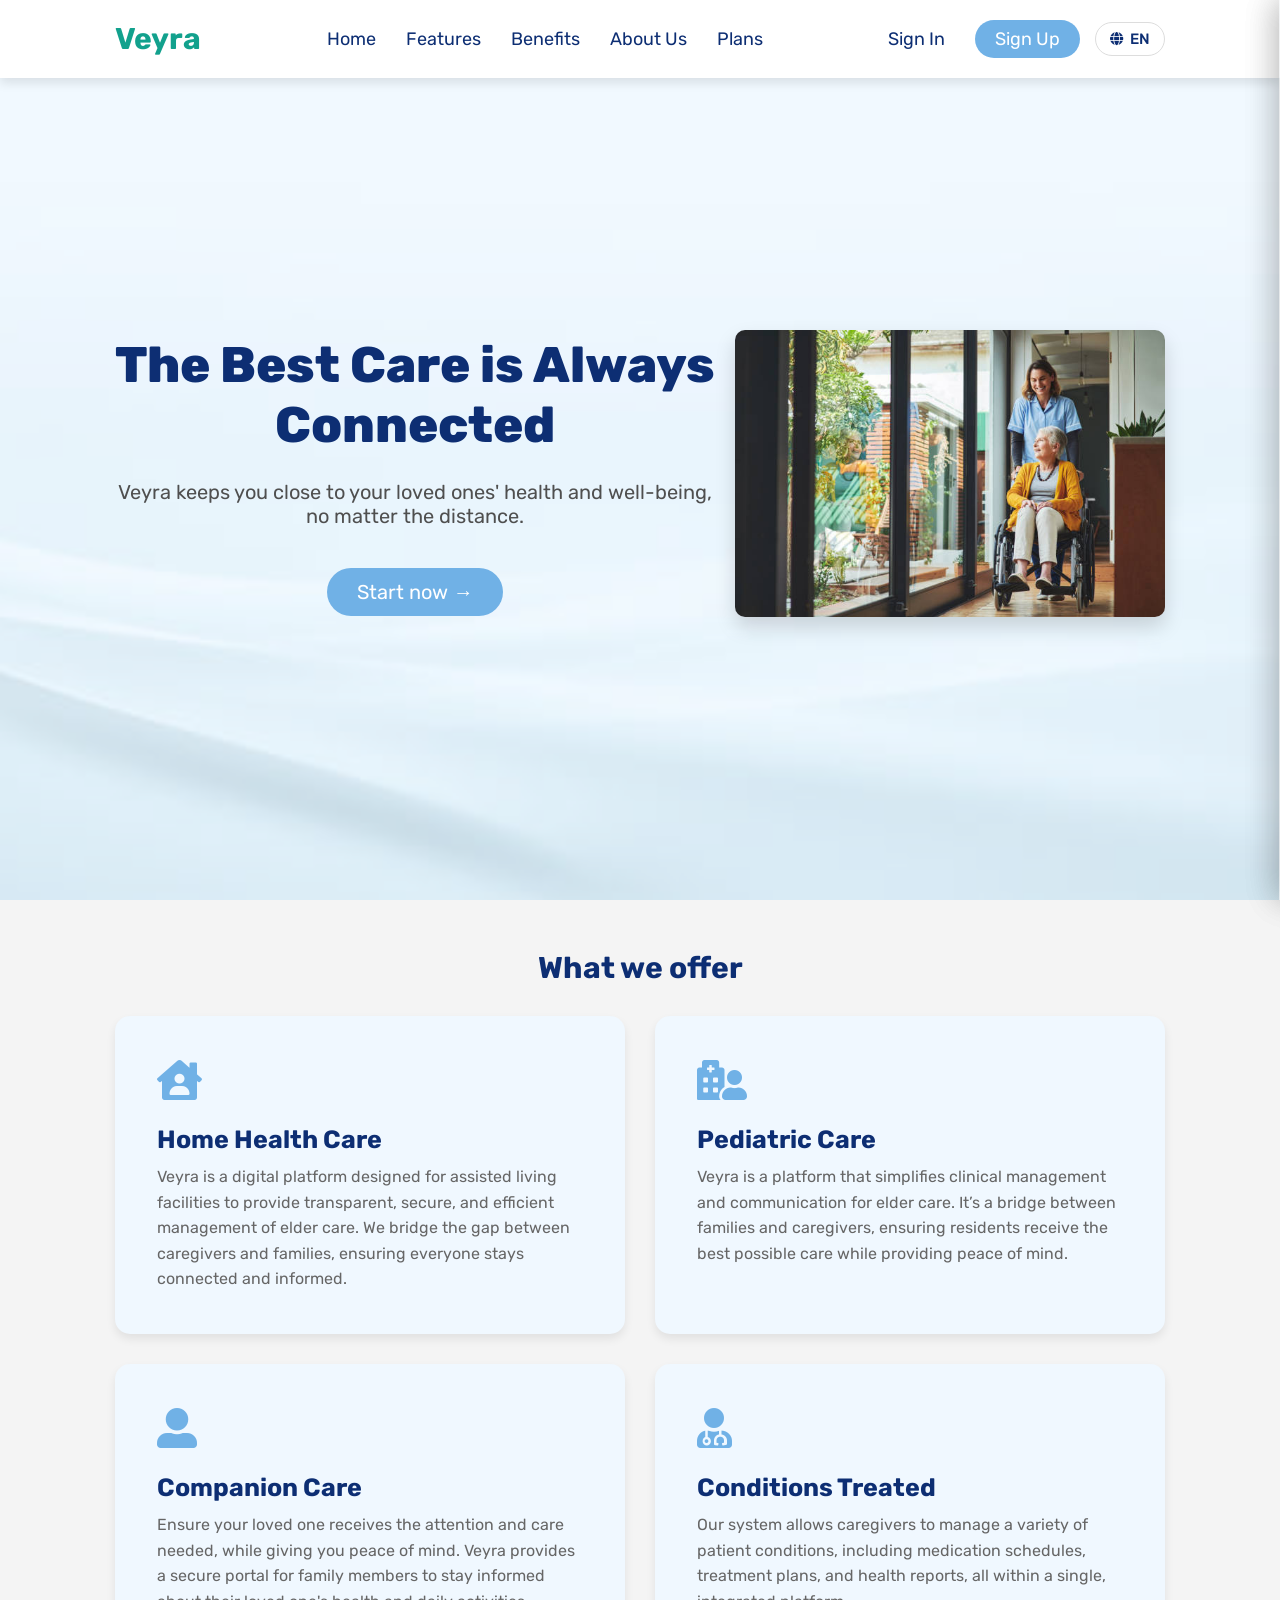
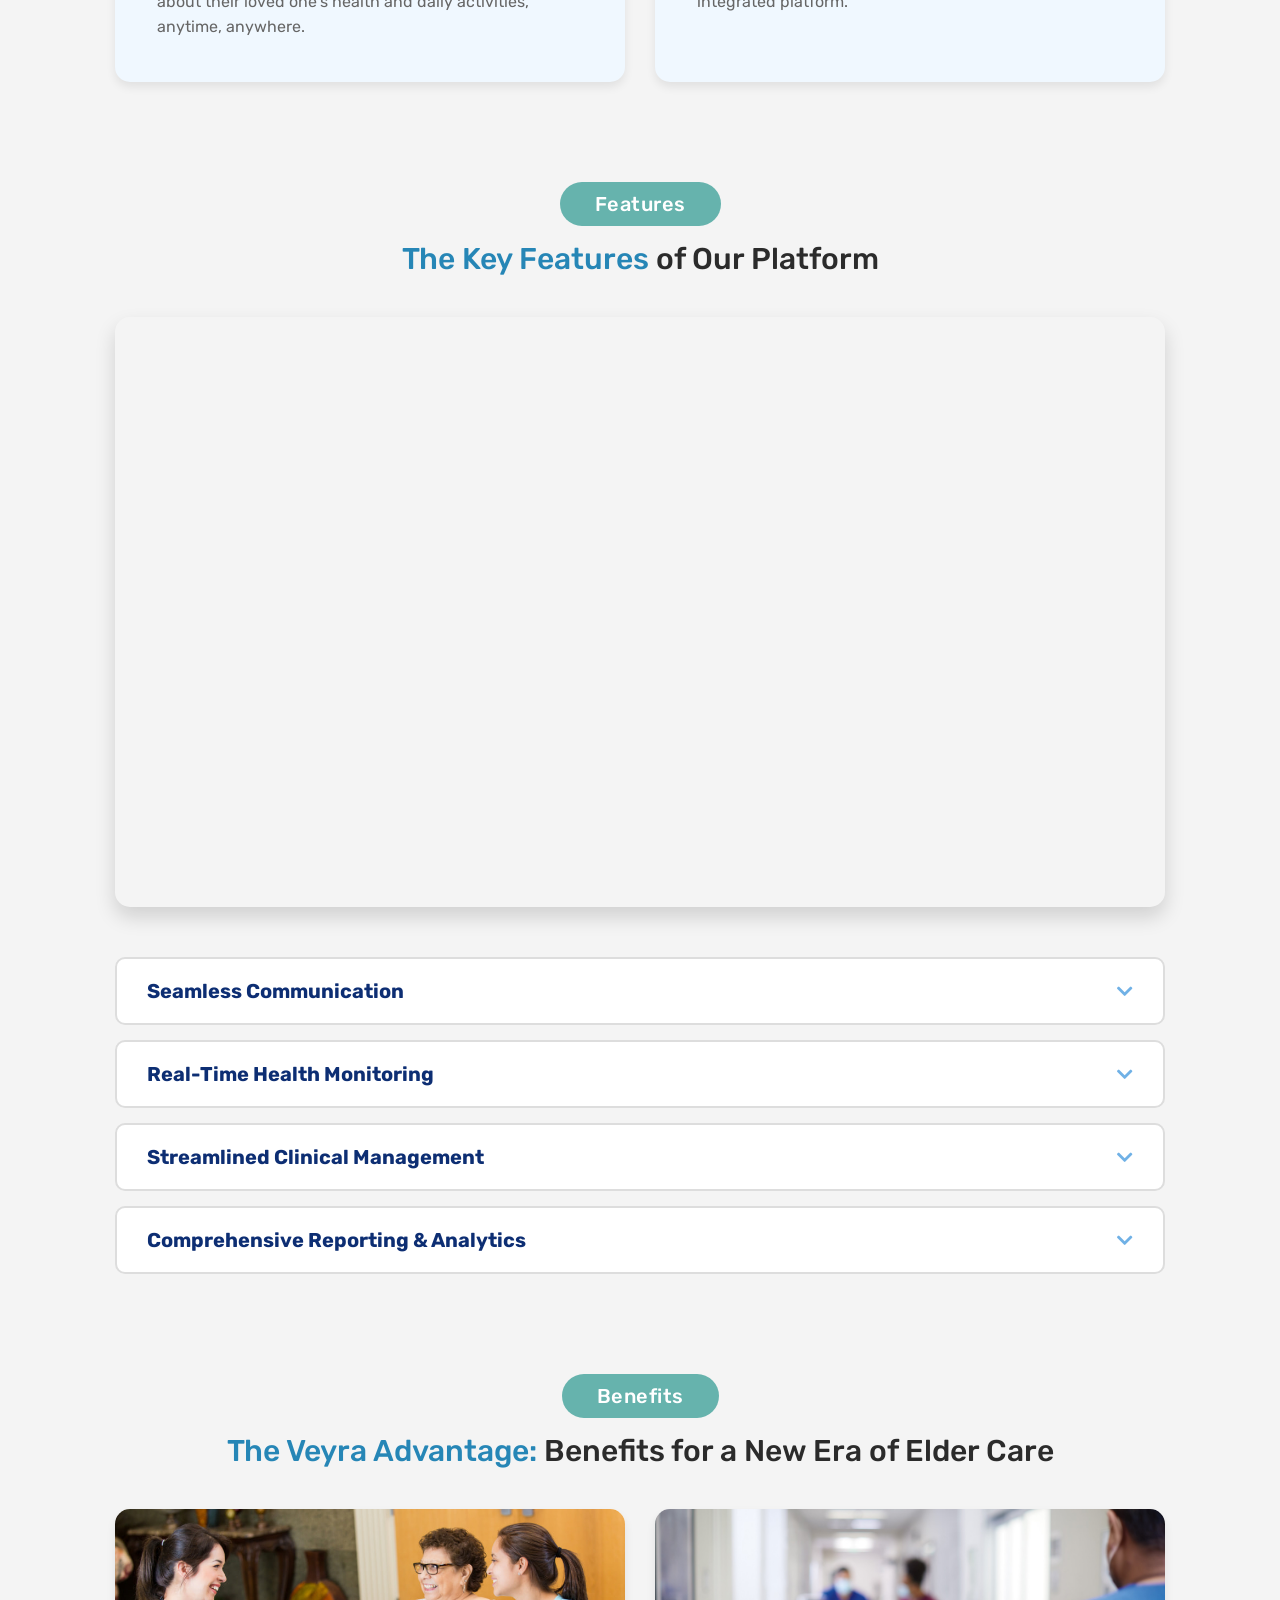
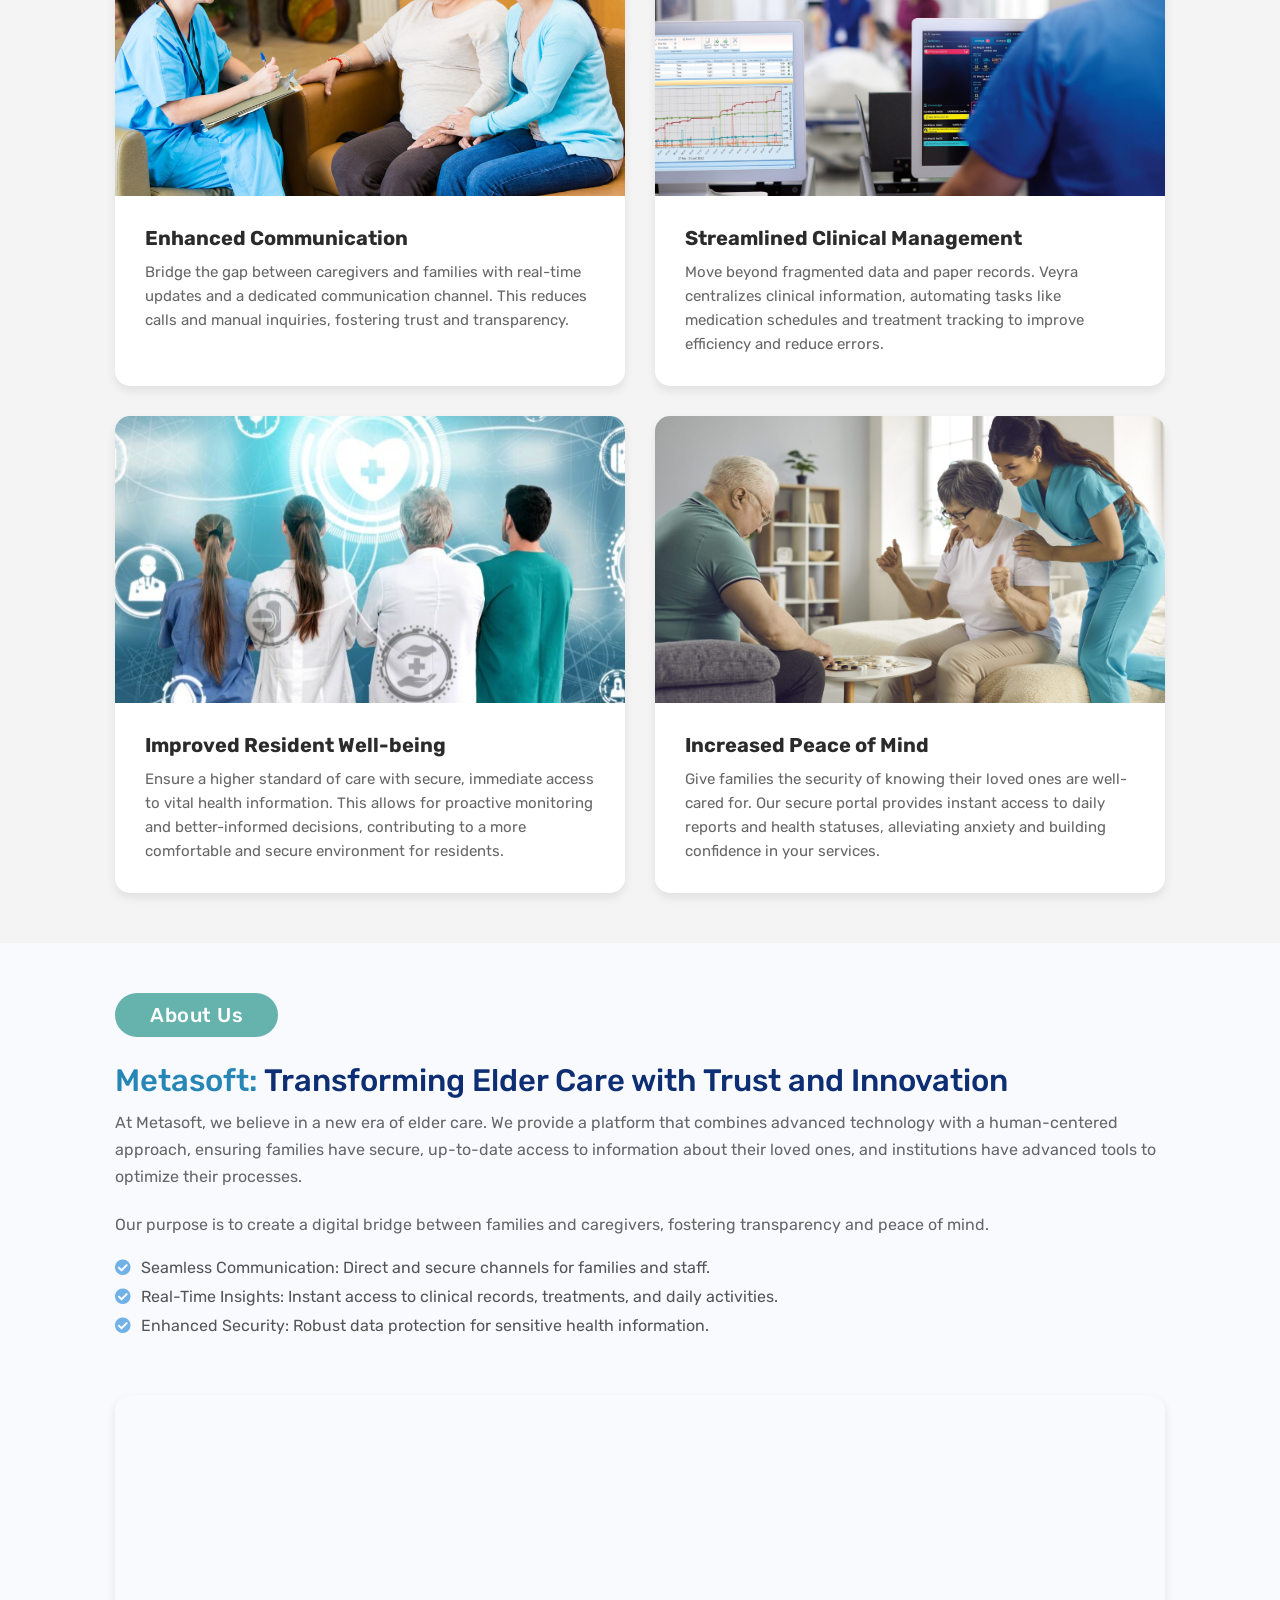
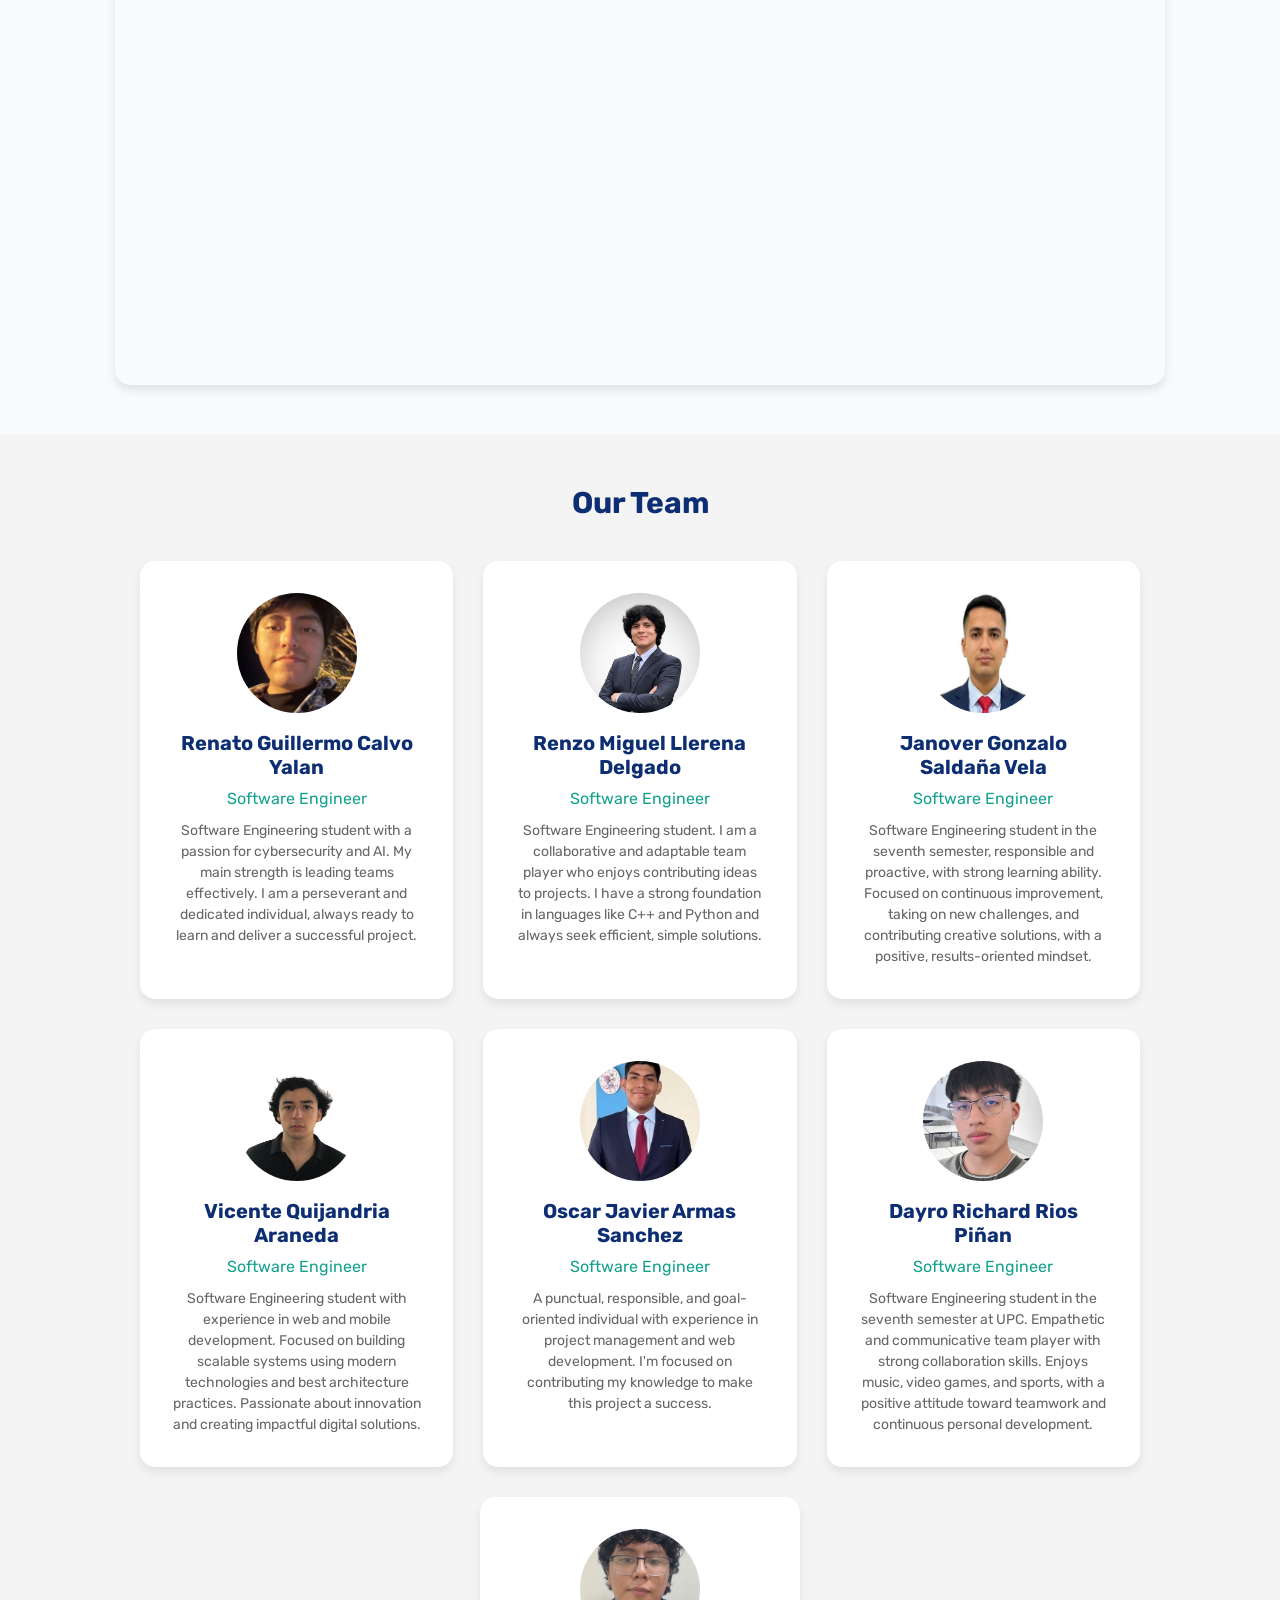
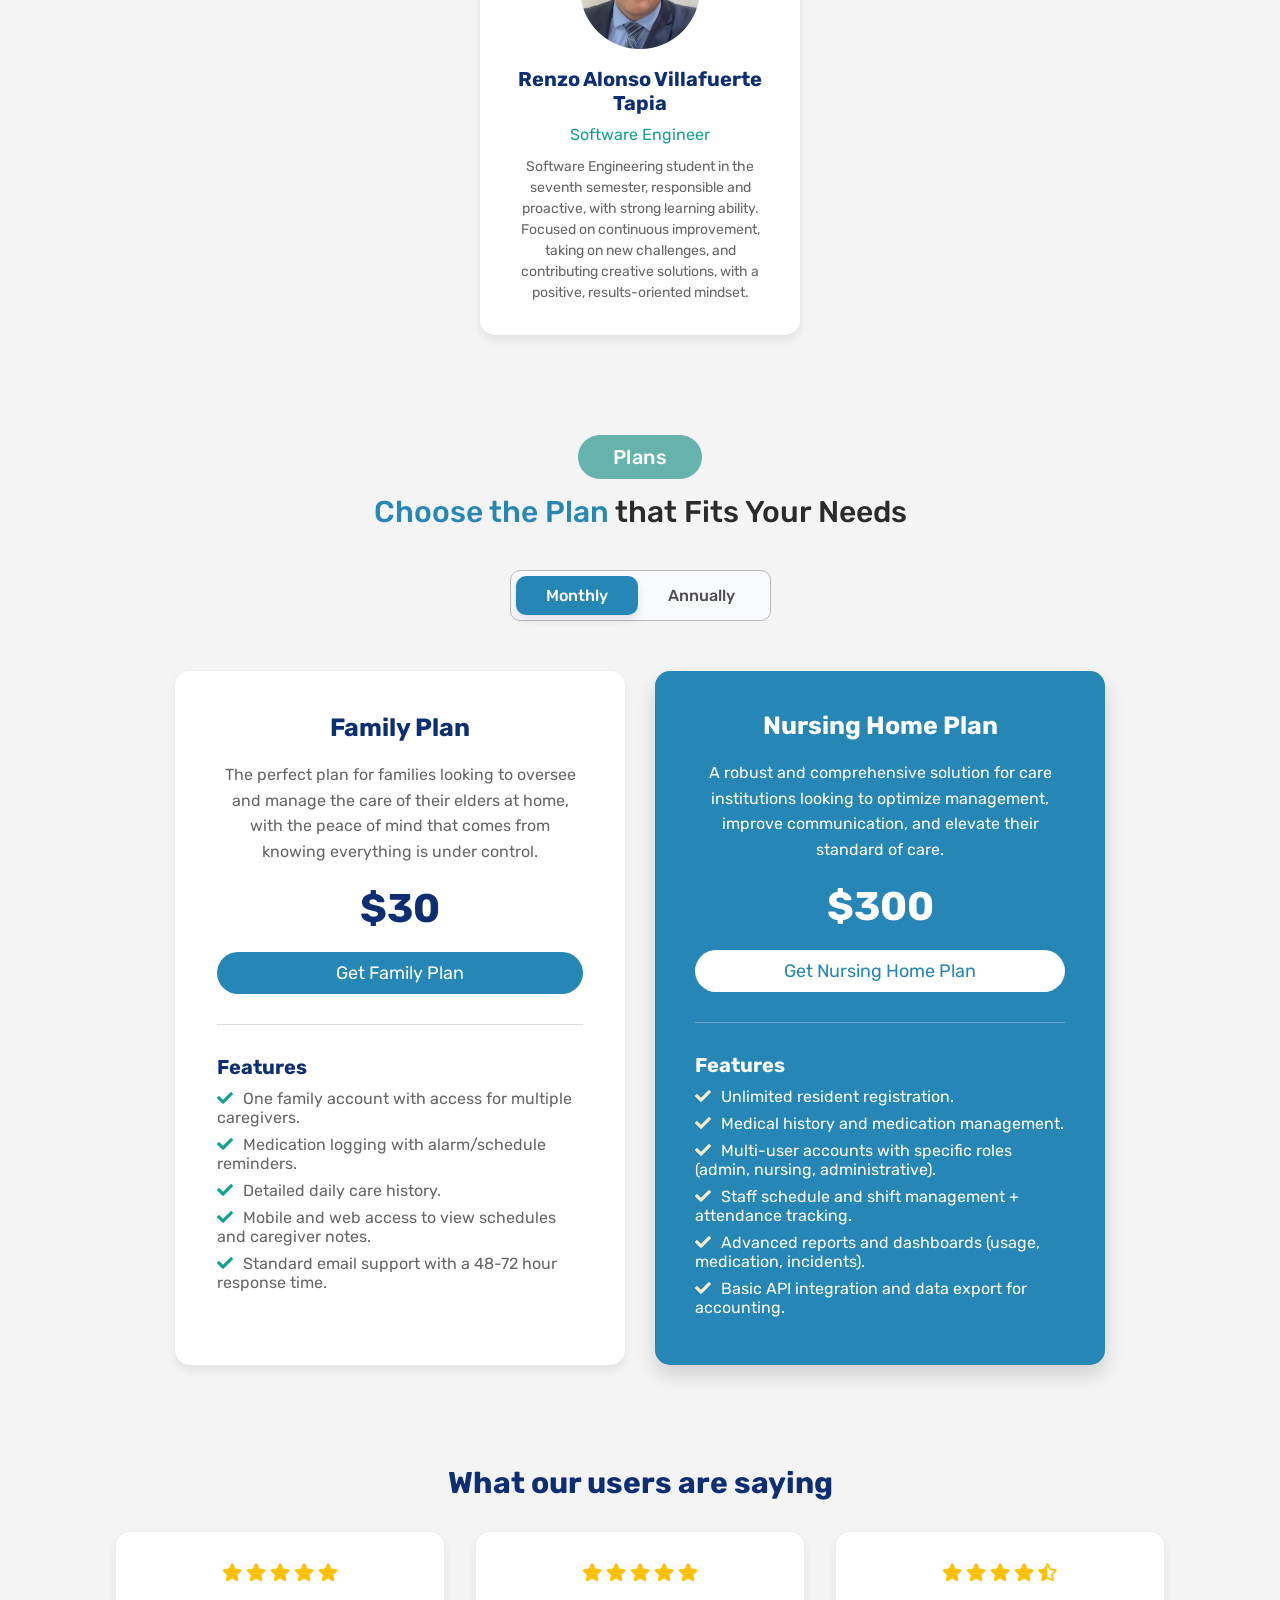
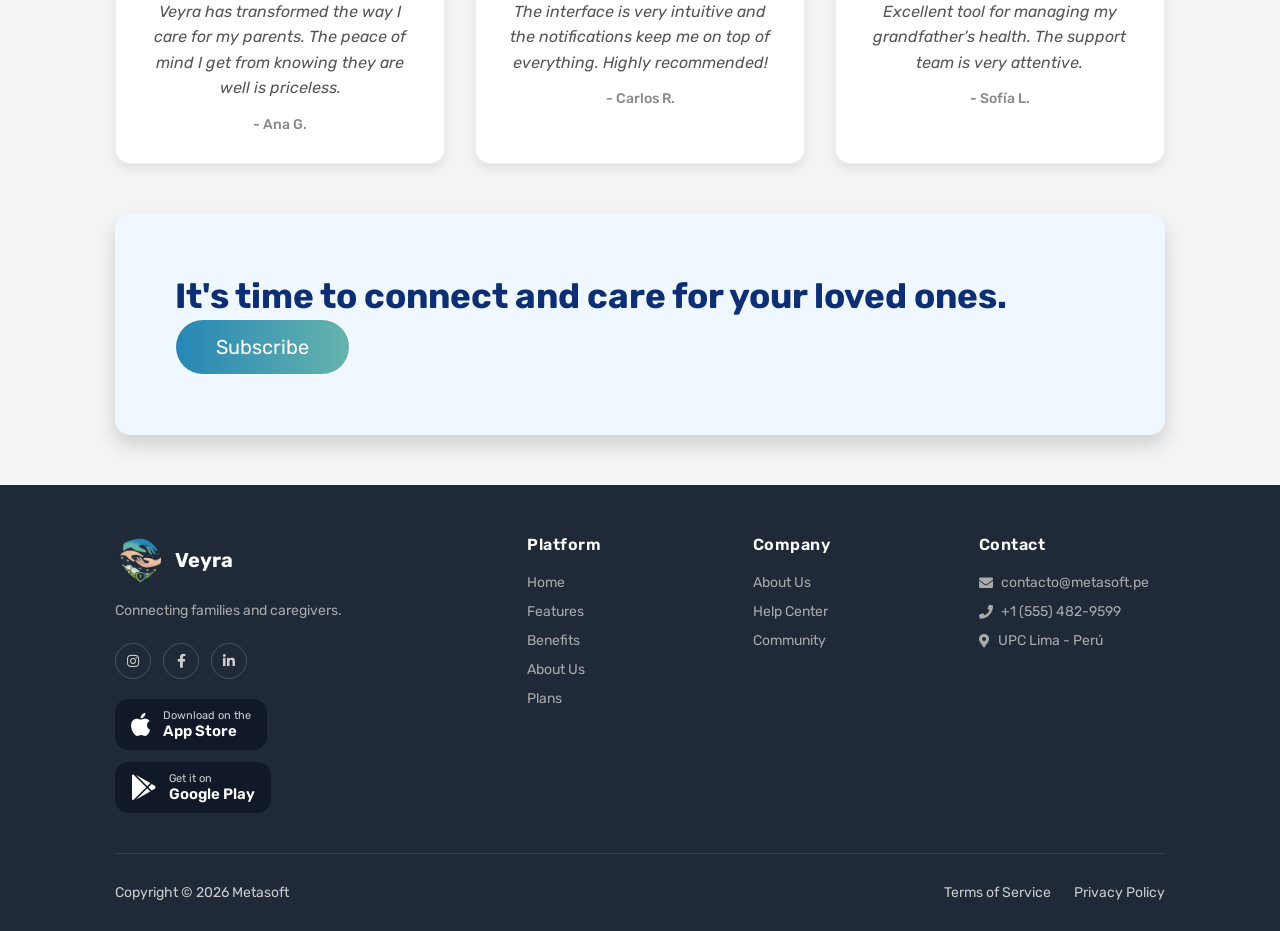
==== commit 4c9b7b91: "feat: update footer with app store links and rebrand from NovaPeru Tech to Metasoft" ====
--- a/index.html
+++ b/index.html
@@ -31,7 +31,6 @@
     <button id="language-switcher" aria-label="Switch language">
         <i class="fas fa-globe"></i>
         <span id="lang-label">EN</span>
-        <i class="fas fa-chevron-down"></i>
     </button>
     <div id="menu-btn" class="fas fa-bars"></div>
 </header>
@@ -175,9 +174,9 @@
         <div class="content-about">
             <span class="section-button-title" data-i18n="about.button">About Us</span>
             <h2 class="section-heading-split">
-                <span class="highlight-blue" data-i18n="about.heading1">NovaPeru Tech:</span> <span data-i18n="about.heading2">Transforming Elder Care with Trust and Innovation</span>
+                <span class="highlight-blue" data-i18n="about.heading1">Metasoft:</span> <span data-i18n="about.heading2">Transforming Elder Care with Trust and Innovation</span>
             </h2>
-            <p data-i18n="about.p1">At NovaPeru Tech, we believe in a new era of elder care. We provide a platform that combines advanced technology with a human-centered approach, ensuring families have secure, up-to-date access to information about their loved ones, and institutions have advanced tools to optimize their processes.</p>
+            <p data-i18n="about.p1">At Metasoft, we believe in a new era of elder care. We provide a platform that combines advanced technology with a human-centered approach, ensuring families have secure, up-to-date access to information about their loved ones, and institutions have advanced tools to optimize their processes.</p>
             <p data-i18n="about.p2">Our purpose is to create a digital bridge between families and caregivers, fostering transparency and peace of mind.</p>
             <ul>
                 <li><i class="fas fa-check-circle"></i><span data-i18n="about.list1"> Seamless Communication: Direct and secure channels for families and staff.</span></li>
@@ -358,6 +357,23 @@
                 <a href="#" aria-label="Facebook"><i class="fab fa-facebook-f"></i></a>
                 <a href="#" aria-label="LinkedIn"><i class="fab fa-linkedin-in"></i></a>
             </div>
+            <div class="store-buttons">
+                <a href="#" class="store-btn">
+                    <i class="fab fa-apple"></i>
+                    <div>
+                        <span data-i18n="footer.stores.appstore_small">Download on the</span>
+                        <strong data-i18n="footer.stores.appstore">App Store</strong>
+                    </div>
+                </a>
+
+                <a href="#" class="store-btn">
+                    <i class="fab fa-google-play"></i>
+                    <div>
+                        <span data-i18n="footer.stores.googleplay_small">Get it on</span>
+                        <strong data-i18n="footer.stores.googleplay">Google Play</strong>
+                    </div>
+                </a>
+            </div>
         </div>
         <div class="footer-col">
             <h4 data-i18n="footer.platform.heading">Platform</h4>
--- a/public/assets/styles/style.css
+++ b/public/assets/styles/style.css
@@ -1544,4 +1544,42 @@
         font-size: 3rem;
     }
 }
-
+.store-buttons {
+    display: flex;
+    flex-direction: column;
+    gap: 12px;
+    margin-top: 20px;
+}
+
+.store-btn {
+    display: flex;
+    align-items: center;
+    gap: 12px;
+    width: fit-content;
+    padding: 10px 16px;
+    background: #111827;
+    color: white;
+    border-radius: 14px;
+    text-decoration: none;
+    transition: 0.3s ease;
+}
+
+.store-btn:hover {
+    transform: translateY(-2px);
+    background: #1f2937;
+}
+
+.store-btn i {
+    font-size: 26px;
+}
+
+.store-btn span {
+    display: block;
+    font-size: 11px;
+    opacity: 0.8;
+}
+
+.store-btn strong {
+    font-size: 15px;
+    font-weight: 600;
+}
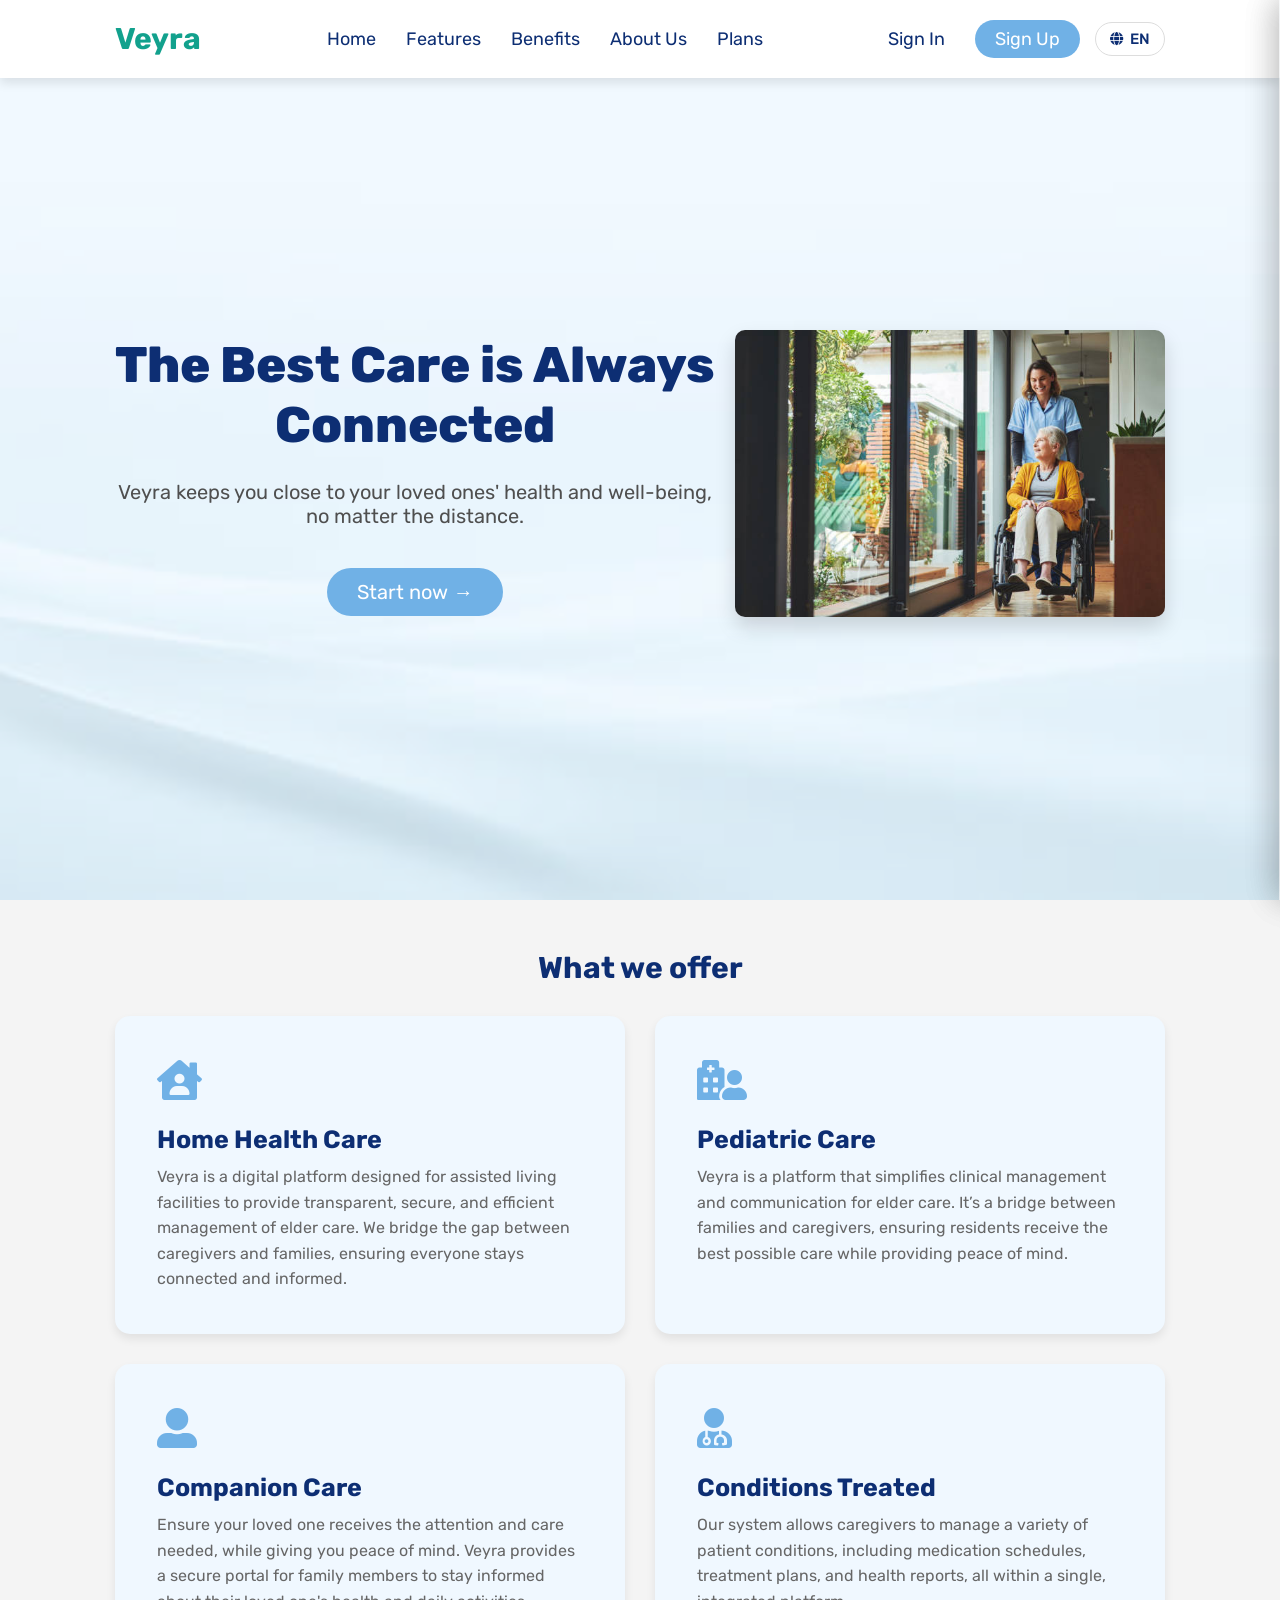
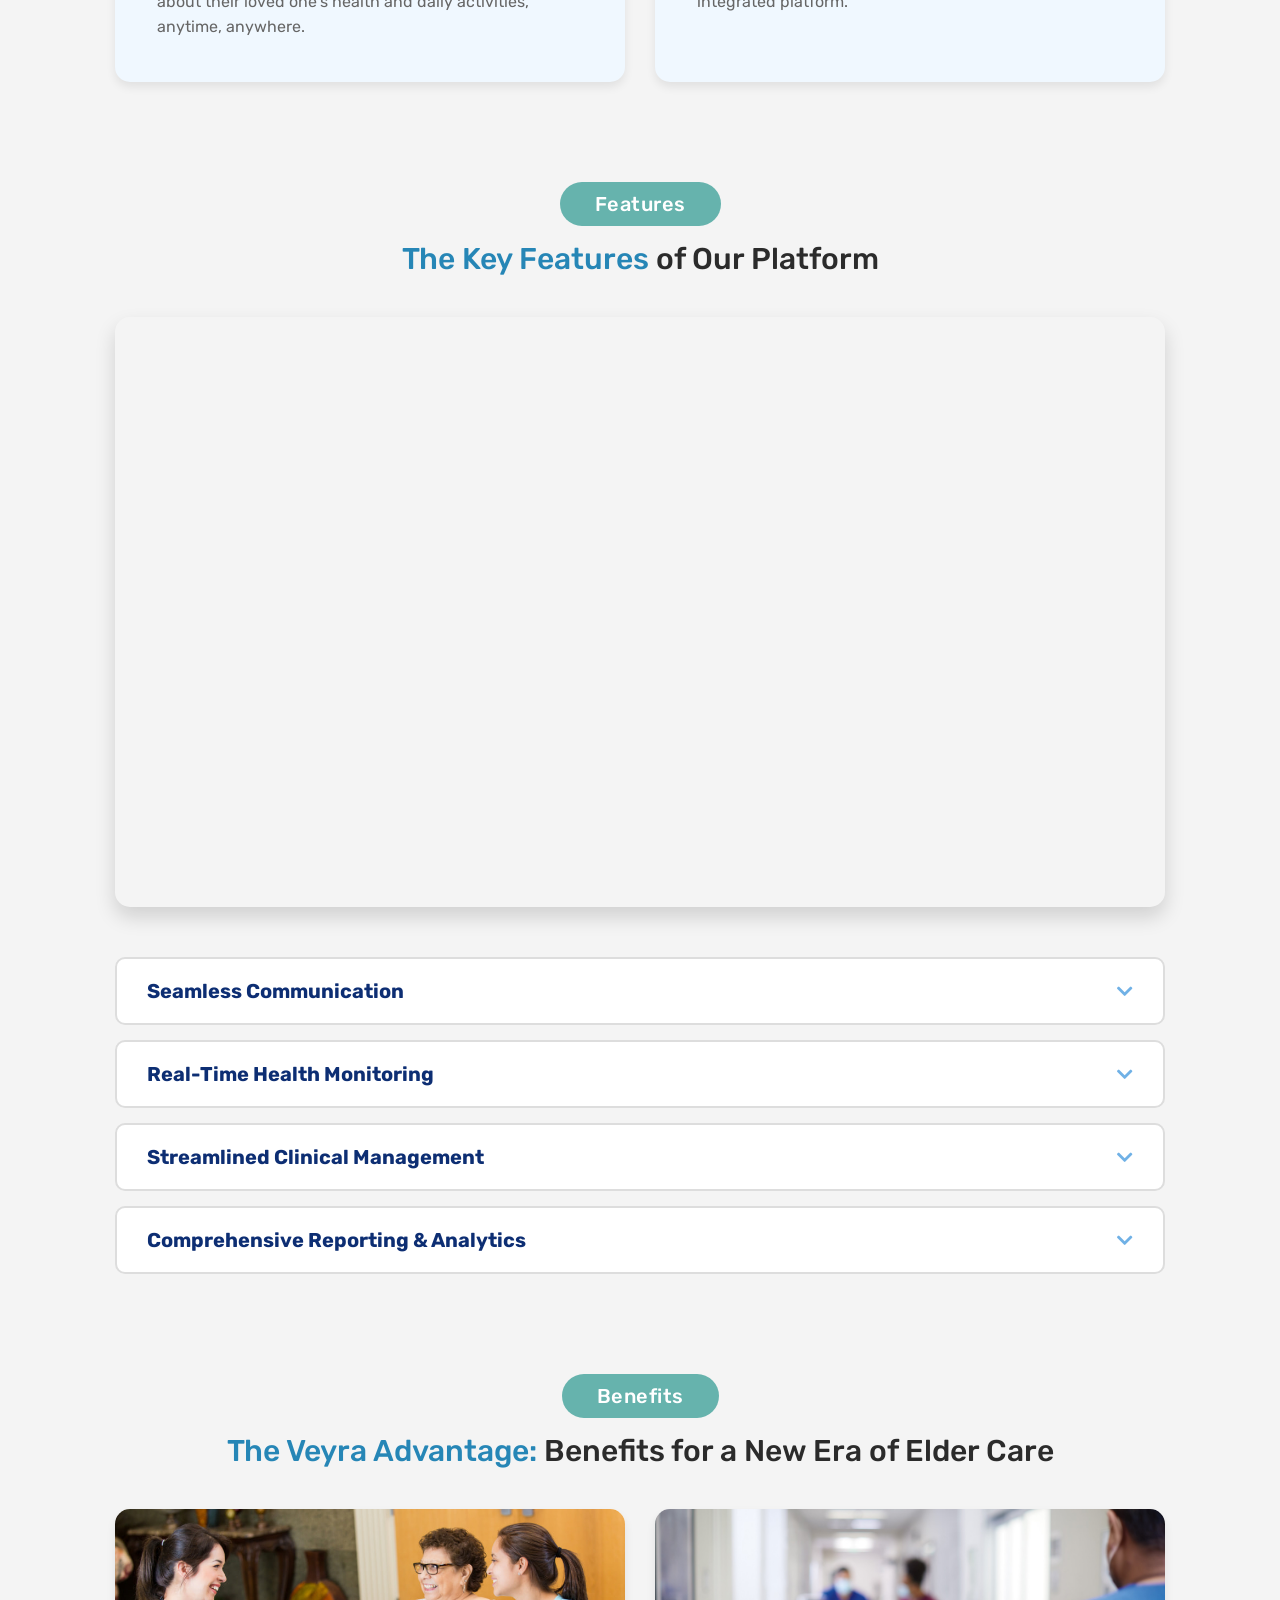
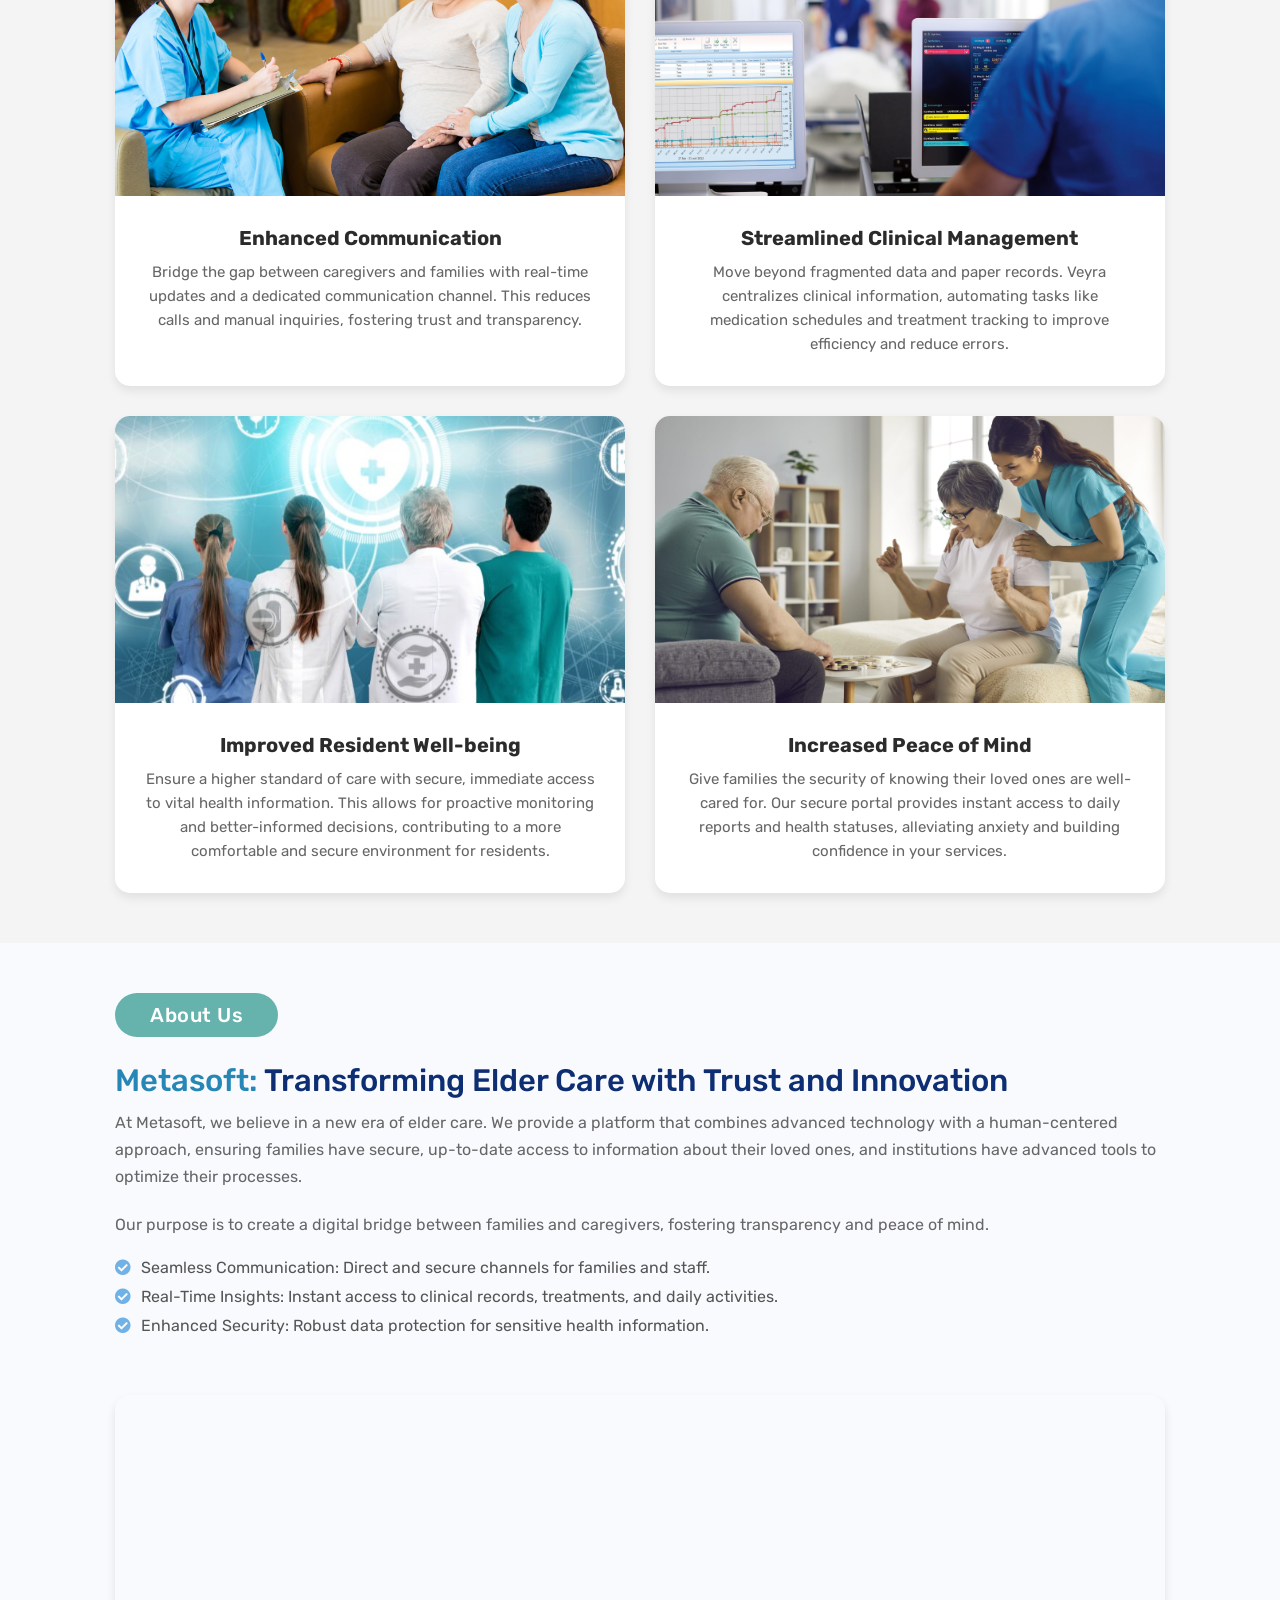
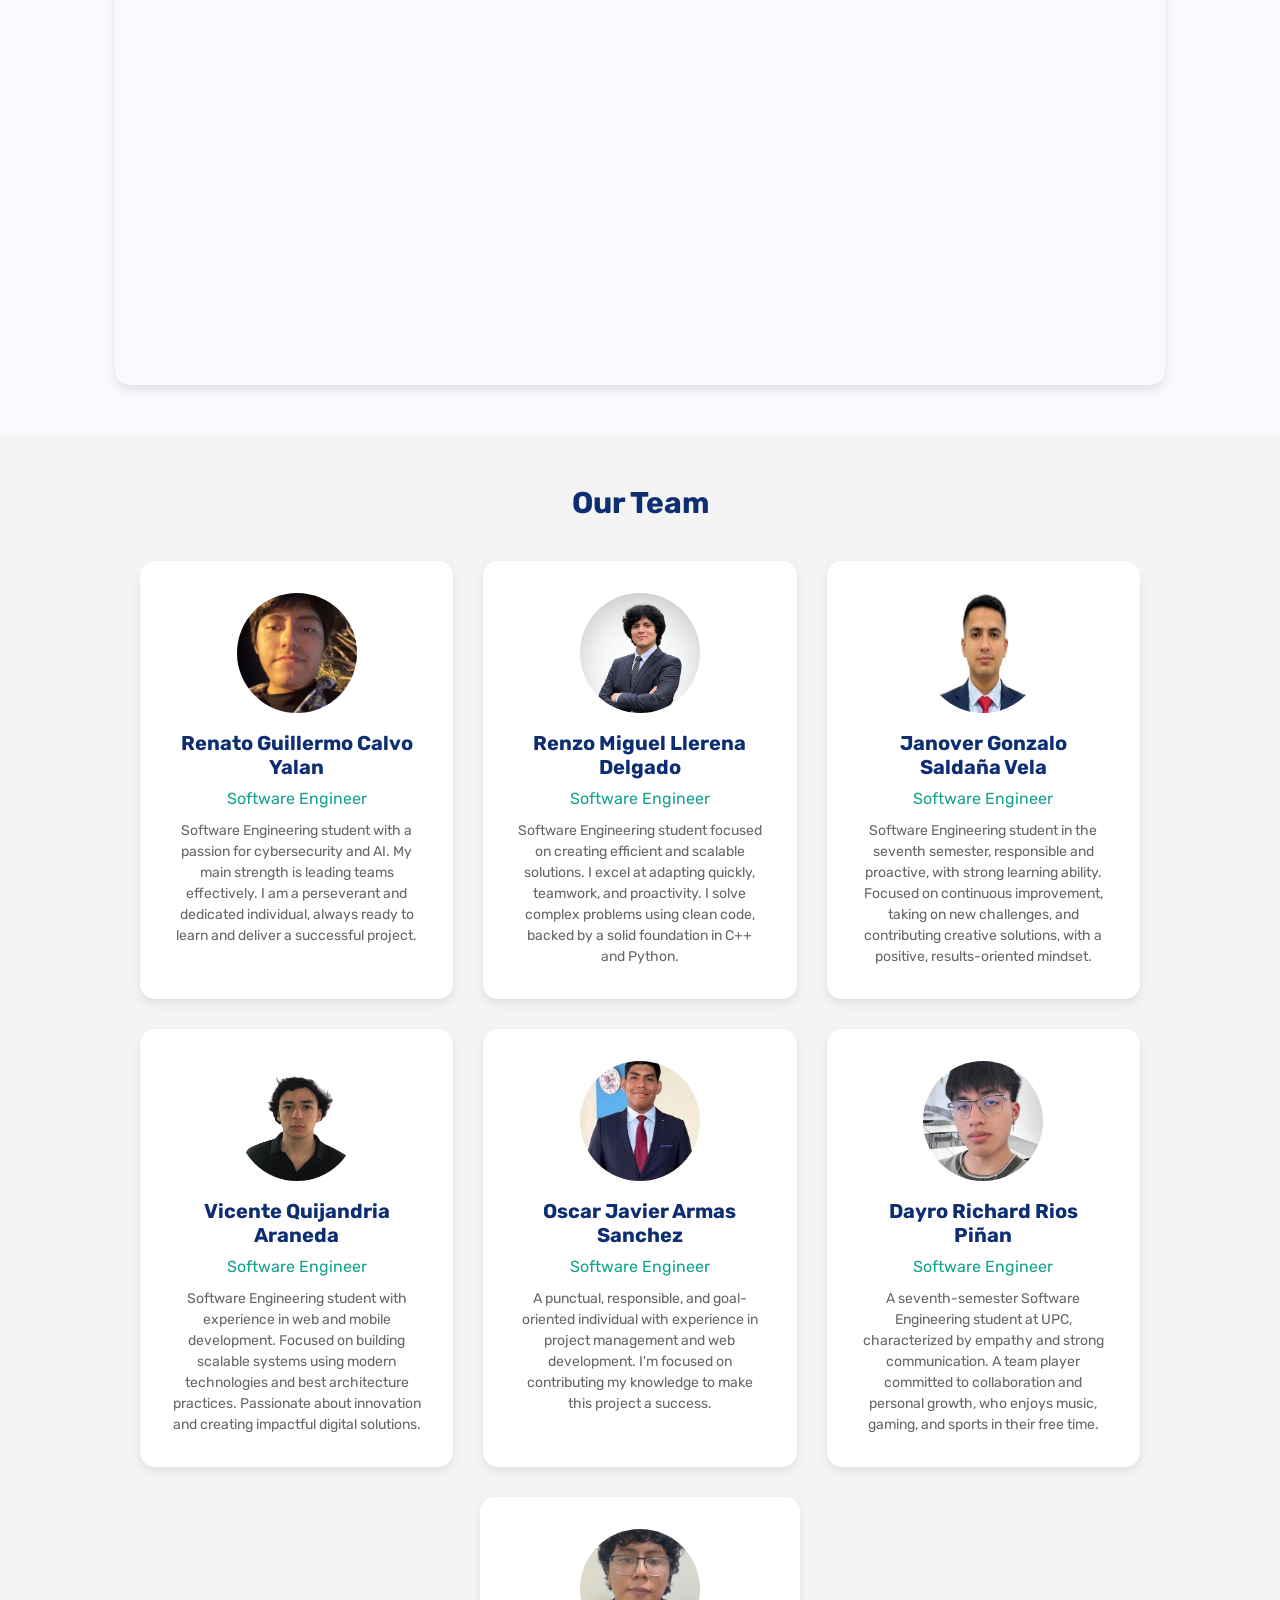
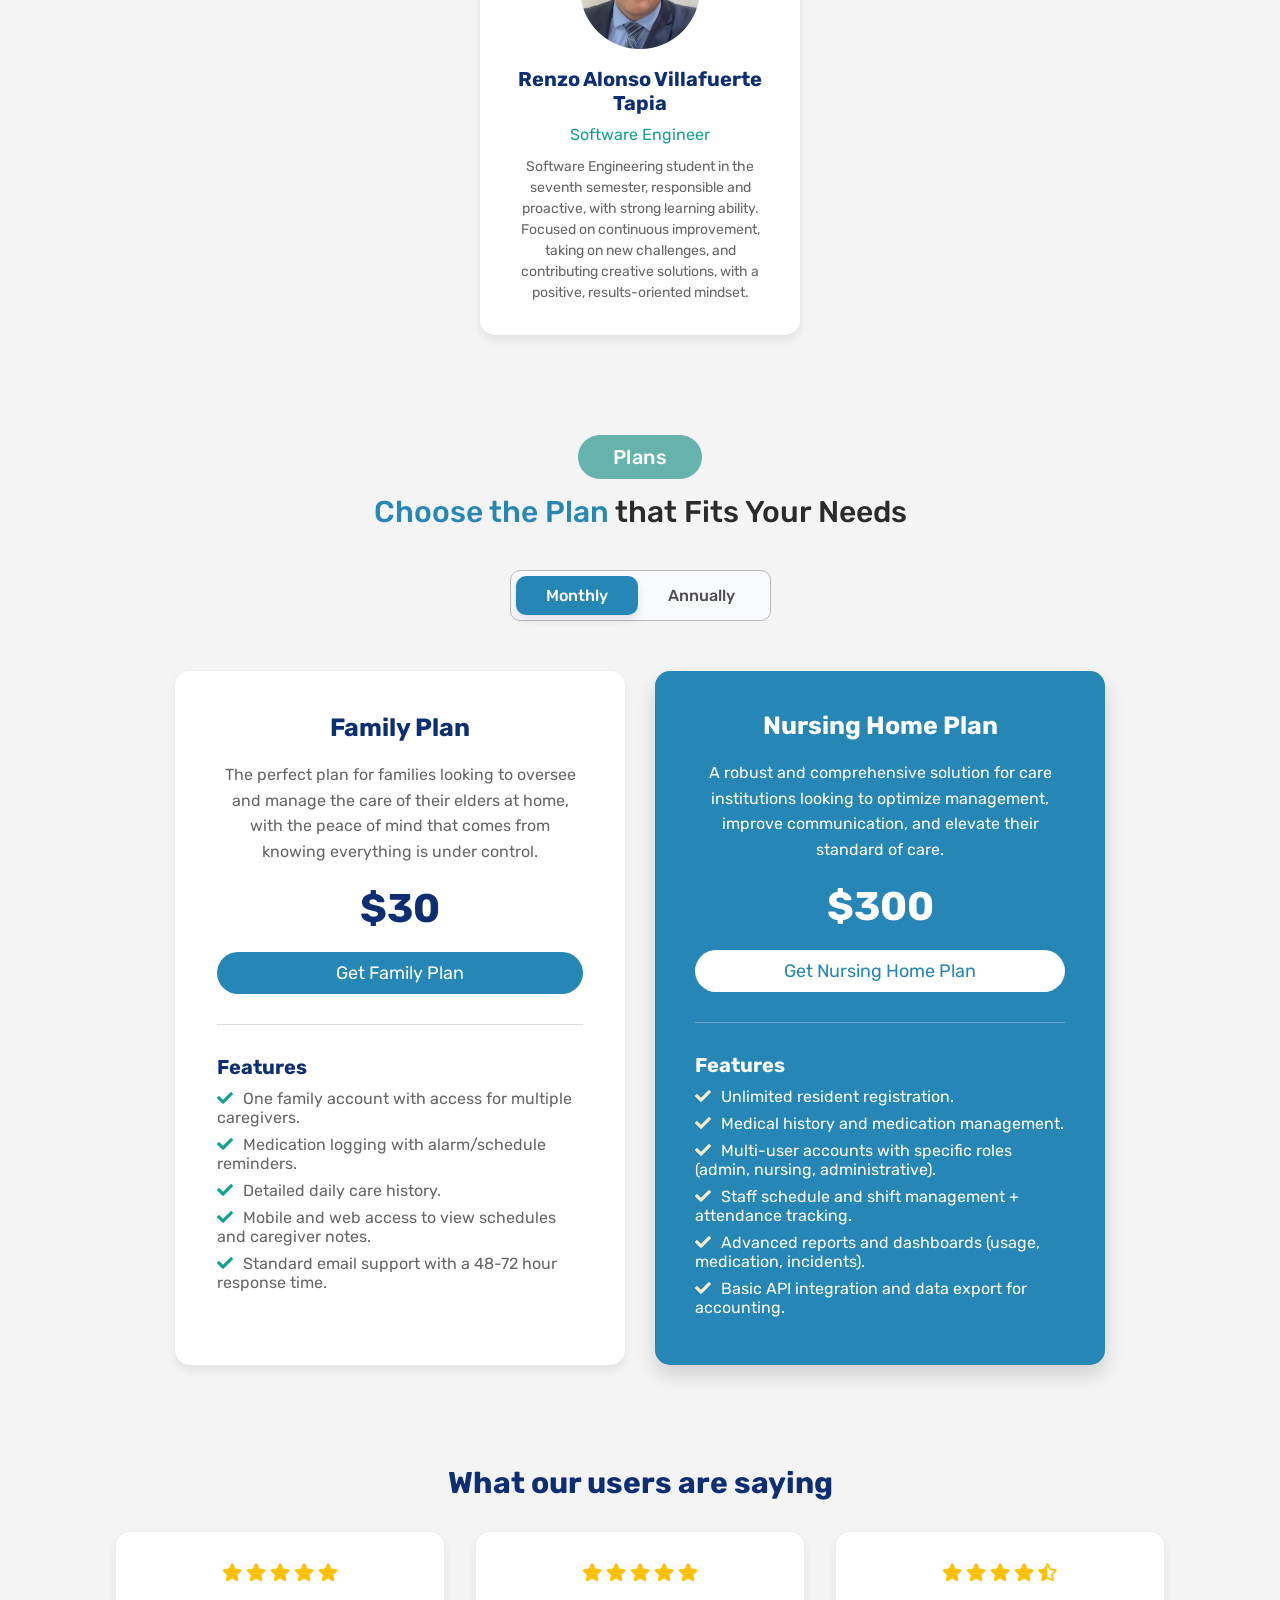
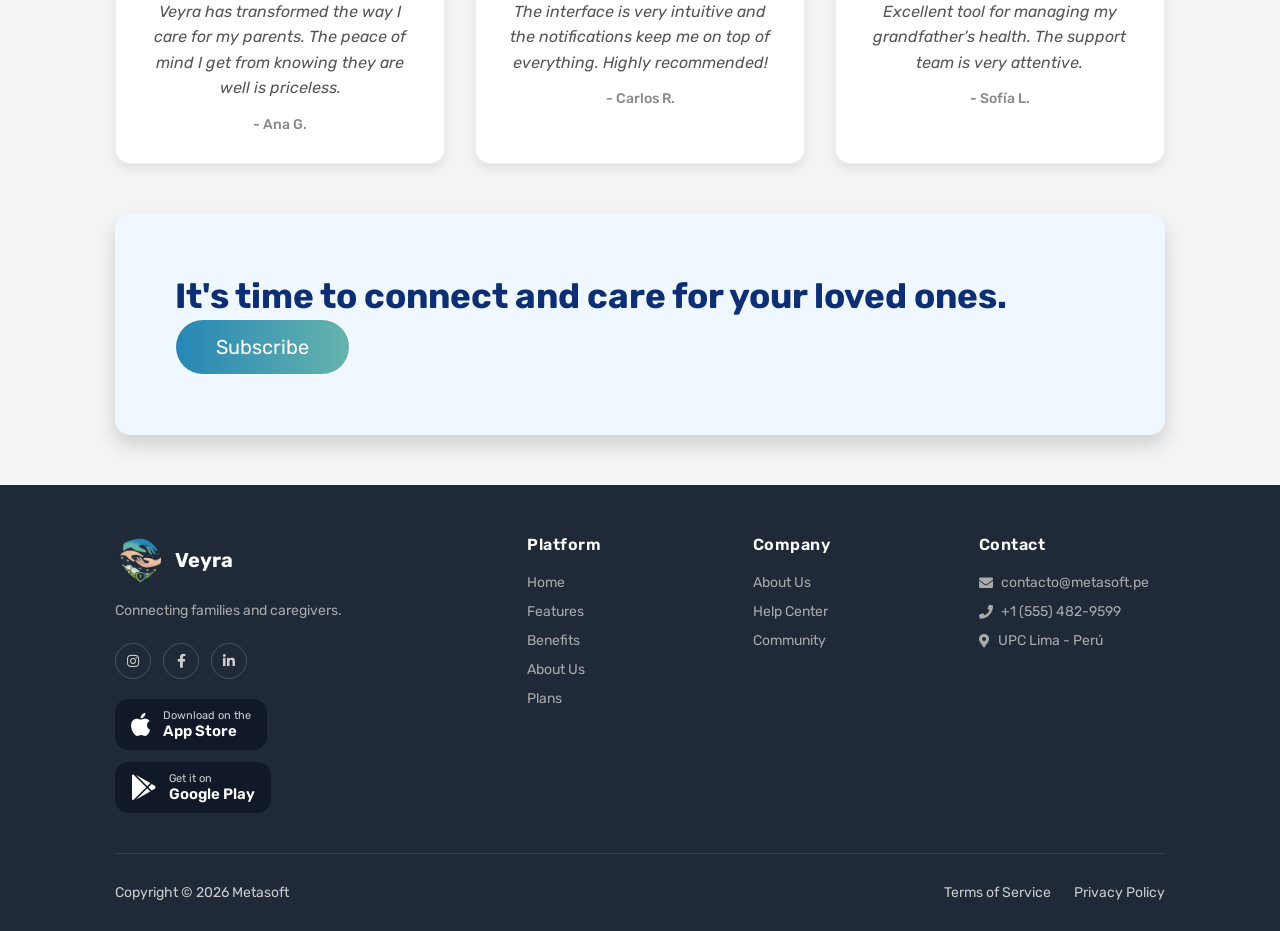
==== commit 4e8fc780: "fix favicon github pages" ====
--- a/index.html
+++ b/index.html
@@ -10,6 +10,8 @@
     <link rel="preconnect" href="https://fonts.gstatic.com" crossorigin>
     <link href="https://fonts.googleapis.com/css2?family=Instrument+Serif:ital@0;1&family=Jost:ital,wght@0,100..900;1,100..900&family=Konkhmer+Sleokchher&family=Lexend&family=Manrope:wght@200..800&family=Rubik:ital,wght@0,300..900;1,300..900&display=swap" rel="stylesheet">
     <link rel="stylesheet" href="public/assets/styles/style.css" />
+    <link rel="icon" href="favicon.ico">
+
 </head>
 <body>
 <!-- Hero Section -->
--- a/public/assets/styles/style.css
+++ b/public/assets/styles/style.css
@@ -731,7 +731,7 @@
 
 .card-content {
     padding: 3rem;
-    text-align: left;
+    text-align: center;
 }
 
 .card-content h3 {
